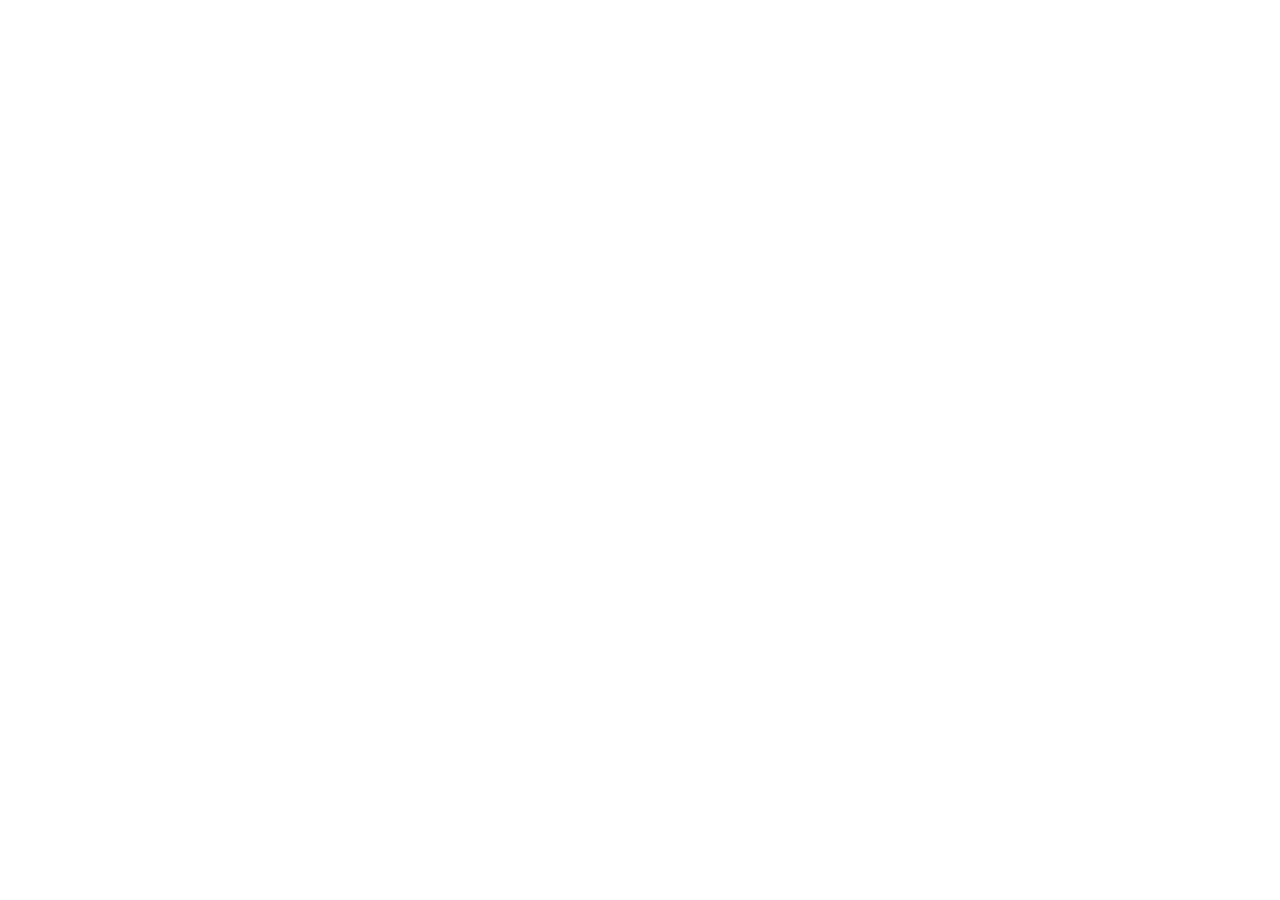
==== about.html @ b9d7a63a "Init : création du dépôt, arborescence des fichiers et structure HTML de base" ====
<!DOCTYPE html>
<html lang="fr">
<head>
    <meta charset="UTF-8">
    <meta name="viewport" content="width=device-width, initial-scale=1.0">
    <title>AfriTalent — About</title>
    
    <!-- Bootstrap 5 via CDN : feuille de style -->
    <link href="https://cdn.jsdelivr.net/npm/bootstrap@5.3.0/dist/css/bootstrap.min.css" rel="stylesheet">
    
    <!-- Ma feuille de style personnelle -->
    <link rel="stylesheet" href="css/style.css">
</head>
<body>
    <!-- Le contenu de la page sera ajoute ici -->
    
    <!-- Bootstrap 5 via CDN : script JavaScript -->
    <script src="https://cdn.jsdelivr.net/npm/bootstrap@5.3.0/dist/js/bootstrap.bundle.min.js"></script>
    
    <!-- Votre script JavaScript -->
    <script src="js/main.js"></script>
    
</body>
</html>
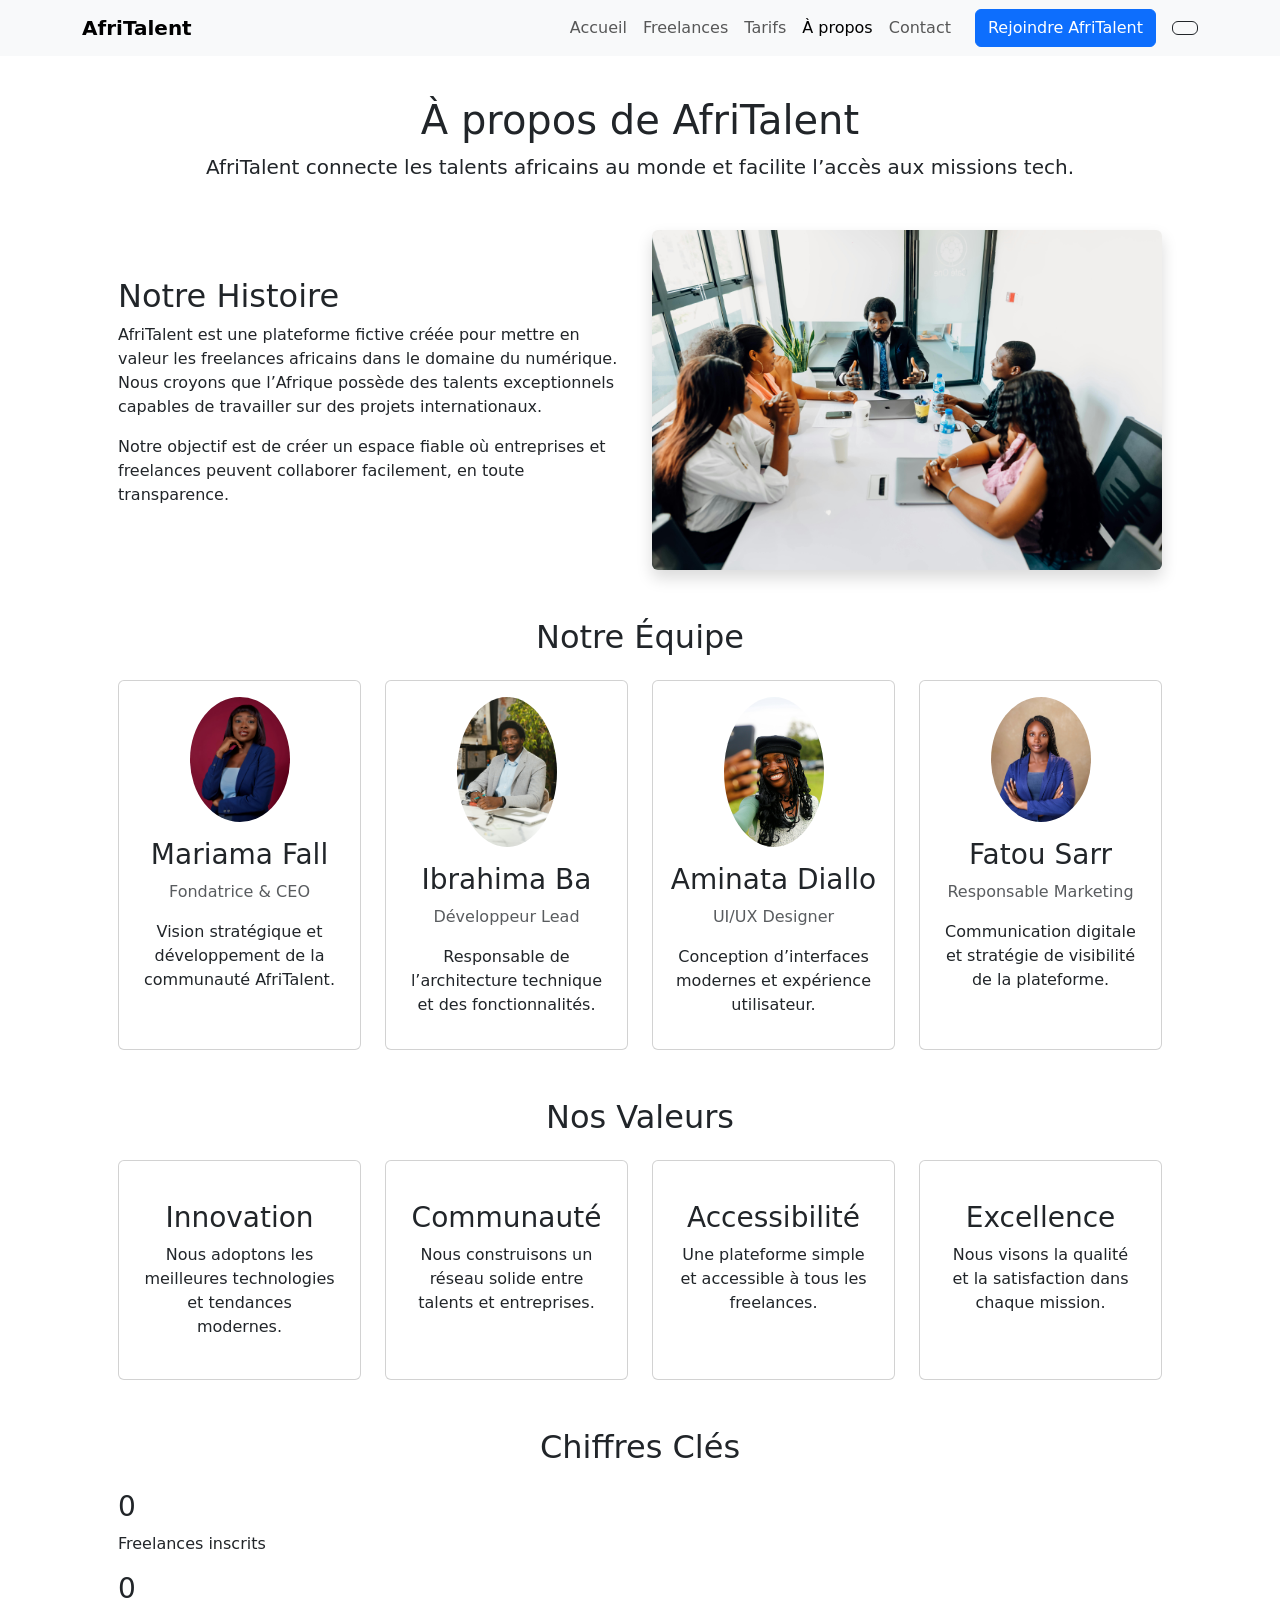
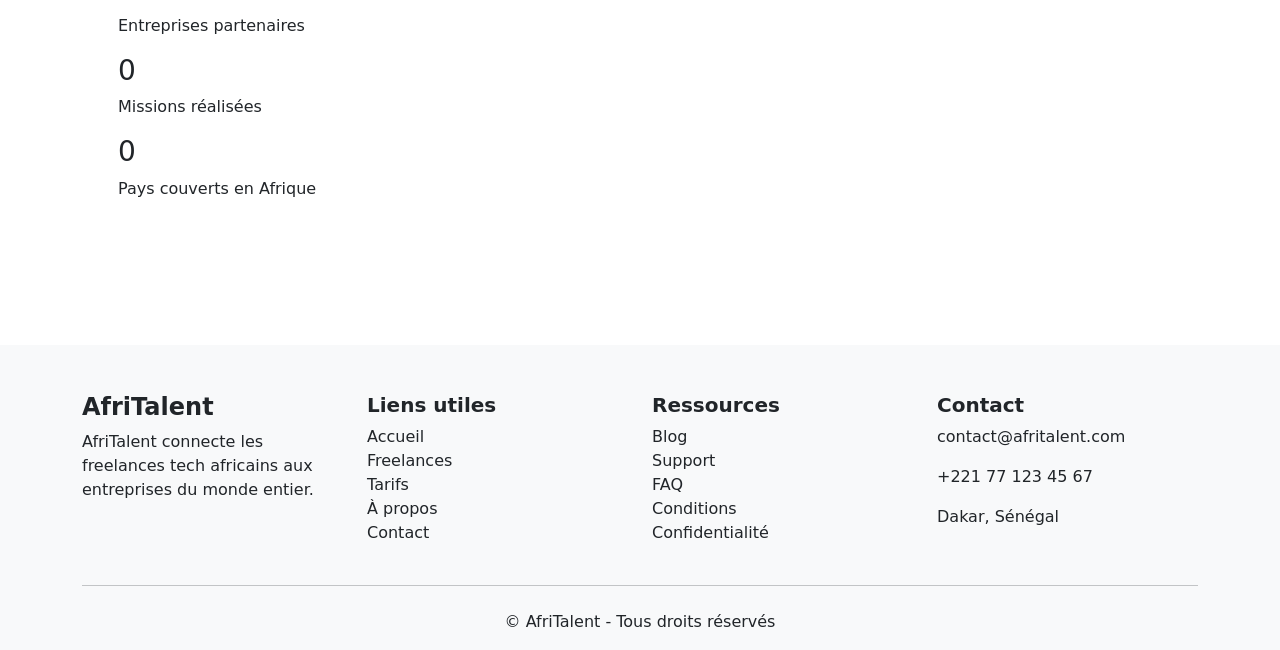
==== commit 7ebd221d: "HTML : structure complète des 5 pages avec sections et contenu texte" ====
--- a/about.html
+++ b/about.html
@@ -19,6 +19,250 @@
     
     <!-- Votre script JavaScript -->
     <script src="js/main.js"></script>
+     <!-- HEADER -->
+  <header>
+    <nav class="navbar navbar-expand-lg navbar-light bg-light fixed-top" id="mainNavbar">
+      <div class="container">
+
+        <a class="navbar-brand fw-bold" href="index.html">AfriTalent</a>
+
+        <button class="navbar-toggler" type="button" data-bs-toggle="collapse" data-bs-target="#navbarNav">
+          <span class="navbar-toggler-icon"></span>
+        </button>
+
+        <div class="collapse navbar-collapse" id="navbarNav">
+          <ul class="navbar-nav ms-auto">
+            <li class="nav-item"><a class="nav-link" href="index.html">Accueil</a></li>
+            <li class="nav-item"><a class="nav-link" href="freelances.html">Freelances</a></li>
+            <li class="nav-item"><a class="nav-link" href="tarifs.html">Tarifs</a></li>
+            <li class="nav-item"><a class="nav-link active" href="about.html">À propos</a></li>
+            <li class="nav-item"><a class="nav-link" href="contact.html">Contact</a></li>
+          </ul>
+
+          <a href="contact.html" class="btn btn-primary ms-lg-3">Rejoindre AfriTalent</a>
+
+          <button class="btn btn-outline-dark ms-3" id="darkModeBtn">
+            <i class="bi bi-moon"></i>
+          </button>
+        </div>
+
+      </div>
+    </nav>
+  </header>
+
+  <!-- MAIN -->
+  <main class="container p-5 mt-5 pt-5">
+
+    <!-- TITRE -->
+    <section class="text-center mb-5">
+      <h1>À propos de AfriTalent</h1>
+      <p class="lead">AfriTalent connecte les talents africains au monde et facilite l’accès aux missions tech.</p>
+    </section>
+
+    <!-- NOTRE HISTOIRE -->
+    <section class="row align-items-center mb-5">
+      <div class="col-md-6">
+        <h2>Notre Histoire</h2>
+        <p>
+          AfriTalent est une plateforme fictive créée pour mettre en valeur les freelances africains dans le domaine
+          du numérique. Nous croyons que l’Afrique possède des talents exceptionnels capables de travailler sur des
+          projets internationaux.
+        </p>
+        <p>
+          Notre objectif est de créer un espace fiable où entreprises et freelances peuvent collaborer facilement,
+          en toute transparence.
+        </p>
+      </div>
+
+      <div class="col-md-6">
+        <img src="images/photo-arriere-plan.jpg" class="img-fluid rounded shadow" alt="Équipe AfriTalent au travail">
+      </div>
+    </section>
+
+    <!-- L'ÉQUIPE -->
+    <section class="mb-5">
+      <h2 class="text-center mb-4">Notre Équipe</h2>
+
+      <div class="row g-4">
+        <div class="col-12 col-md-6 col-lg-3">
+          <div class="card text-center p-3 h-100">
+            <img src="images/freelance8.jpg" class="rounded-circle mx-auto" width="100" alt="Photo de Mariama Fall">
+            <h3 class="mt-3">Mariama Fall</h3>
+            <p class="text-muted">Fondatrice & CEO</p>
+            <p>Vision stratégique et développement de la communauté AfriTalent.</p>
+          </div>
+        </div>
+
+        <div class="col-12 col-md-6 col-lg-3">
+          <div class="card text-center p-3 h-100">
+            <img src="images/freelance5.jpg" class="rounded-circle mx-auto" width="100" alt="Photo de Ibrahima Ba">
+            <h3 class="mt-3">Ibrahima Ba</h3>
+            <p class="text-muted">Développeur Lead</p>
+            <p>Responsable de l’architecture technique et des fonctionnalités.</p>
+          </div>
+        </div>
+
+        <div class="col-12 col-md-6 col-lg-3">
+          <div class="card text-center p-3 h-100">
+            <img src="images/freelance2.jpg" class="rounded-circle mx-auto" width="100" alt="photo de Aminata Diallo">
+            <h3 class="mt-3">Aminata Diallo</h3>
+            <p class="text-muted">UI/UX Designer</p>
+            <p>Conception d’interfaces modernes et expérience utilisateur.</p>
+          </div>
+        </div>
+
+        <div class="col-12 col-md-6 col-lg-3">
+          <div class="card text-center p-3 h-100">
+            <img src="images/freelance7.jpg" class="rounded-circle mx-auto" width="100" alt="Photo de Fatou Sarr">
+            <h3 class="mt-3">Fatou Sarr</h3>
+            <p class="text-muted">Responsable Marketing</p>
+            <p>Communication digitale et stratégie de visibilité de la plateforme.</p>
+          </div>
+        </div>
+      </div>
+    </section>
+
+    <!-- NOS VALEURS -->
+    <section class="mb-5">
+      <h2 class="text-center mb-4">Nos Valeurs</h2>
+
+      <div class="row g-4">
+        <div class="col-md-3">
+          <div class="card p-4 text-center h-100">
+            <i class="bi bi-lightbulb fs-1"></i>
+            <h3 class="mt-3">Innovation</h3>
+            <p>Nous adoptons les meilleures technologies et tendances modernes.</p>
+          </div>
+        </div>
+
+        <div class="col-md-3">
+          <div class="card p-4 text-center h-100">
+            <i class="bi bi-people fs-1"></i>
+            <h3 class="mt-3">Communauté</h3>
+            <p>Nous construisons un réseau solide entre talents et entreprises.</p>
+          </div>
+        </div>
+
+        <div class="col-md-3">
+          <div class="card p-4 text-center h-100">
+            <i class="bi bi-universal-access fs-1"></i>
+            <h3 class="mt-3">Accessibilité</h3>
+            <p>Une plateforme simple et accessible à tous les freelances.</p>
+          </div>
+        </div>
+
+        <div class="col-md-3">
+          <div class="card p-4 text-center h-100">
+            <i class="bi bi-award fs-1"></i>
+            <h3 class="mt-3">Excellence</h3>
+            <p>Nous visons la qualité et la satisfaction dans chaque mission.</p>
+          </div>
+        </div>
+      </div>
+    </section>
+
+    <!-- CHIFFRES CLÉS (BENTO GRID) -->
+    <section class="mb-5">
+      <h2 class="text-center mb-4">Chiffres Clés</h2>
+
+      <div class="bento-grid">
+
+        <div class="bento-card big">
+          <h3 class="counter" data-target="2500">0</h3>
+          <p>Freelances inscrits</p>
+        </div>
+
+        <div class="bento-card">
+          <h3 class="counter" data-target="800">0</h3>
+          <p>Entreprises partenaires</p>
+        </div>
+
+        <div class="bento-card">
+          <h3 class="counter" data-target="12000">0</h3>
+          <p>Missions réalisées</p>
+        </div>
+
+        <div class="bento-card wide">
+          <h3 class="counter" data-target="18">0</h3>
+          <p>Pays couverts en Afrique</p>
+        </div>
+
+      </div>
+    </section>
+  
+  </main>
+  
+ <!-- FOOTER -->
+  <footer class="bg-light pt-5 pb-3 mt-5">
+    <div class="container">
+
+      <div class="row g-4">
+
+        <!-- Colonne 1 -->
+        <div class="col-12 col-md-6 col-lg-3">
+          <h4 class="fw-bold">AfriTalent</h4>
+          <p>
+            AfriTalent connecte les freelances tech africains aux entreprises du monde entier.
+          </p>
+          <div class="d-flex gap-3">
+            <a href="#" class="text-dark fs-4"><i class="bi bi-facebook"></i></a>
+            <a href="#" class="text-dark fs-4"><i class="bi bi-twitter-x"></i></a>
+            <a href="#" class="text-dark fs-4"><i class="bi bi-linkedin"></i></a>
+            <a href="#" class="text-dark fs-4"><i class="bi bi-instagram"></i></a>
+          </div>
+        </div>
+
+        <!-- Colonne 2 -->
+        <div class="col-12 col-md-6 col-lg-3">
+          <h5 class="fw-bold">Liens utiles</h5>
+          <ul class="list-unstyled">
+            <li><a href="index.html" class="text-decoration-none text-dark">Accueil</a></li>
+            <li><a href="freelances.html" class="text-decoration-none text-dark">Freelances</a></li>
+            <li><a href="tarifs.html" class="text-decoration-none text-dark">Tarifs</a></li>
+            <li><a href="about.html" class="text-decoration-none text-dark">À propos</a></li>
+            <li><a href="contact.html" class="text-decoration-none text-dark">Contact</a></li>
+          </ul>
+        </div>
+
+        <!-- Colonne 3 -->
+        <div class="col-12 col-md-6 col-lg-3">
+          <h5 class="fw-bold">Ressources</h5>
+          <ul class="list-unstyled">
+            <li><a href="#" class="text-decoration-none text-dark">Blog</a></li>
+            <li><a href="#" class="text-decoration-none text-dark">Support</a></li>
+            <li><a href="#" class="text-decoration-none text-dark">FAQ</a></li>
+            <li><a href="#" class="text-decoration-none text-dark">Conditions</a></li>
+            <li><a href="#" class="text-decoration-none text-dark">Confidentialité</a></li>
+          </ul>
+        </div>
+
+        <!-- Colonne 4 -->
+        <div class="col-12 col-md-6 col-lg-3">
+          <h5 class="fw-bold">Contact</h5>
+          <p><i class="bi bi-envelope"></i> contact@afritalent.com</p>
+          <p><i class="bi bi-telephone"></i> +221 77 123 45 67</p>
+          <p><i class="bi bi-geo-alt"></i> Dakar, Sénégal</p>
+        </div>
+
+      </div>
+
+      <hr class="my-4">
+
+      <p class="text-center mb-0">
+        &copy; <span id="year"></span> AfriTalent - Tous droits réservés
+      </p>
+
+    </div>
+  </footer>
+
+  <!-- Bootstrap JS -->
+  <script src="https://cdn.jsdelivr.net/npm/bootstrap@5.3.0/dist/js/bootstrap.bundle.min.js"></script>
+
+  <!-- JS principal -->
+  <script src="js/main.js"></script>
+
+</body>
+</html>
     
 </body>
 </html>
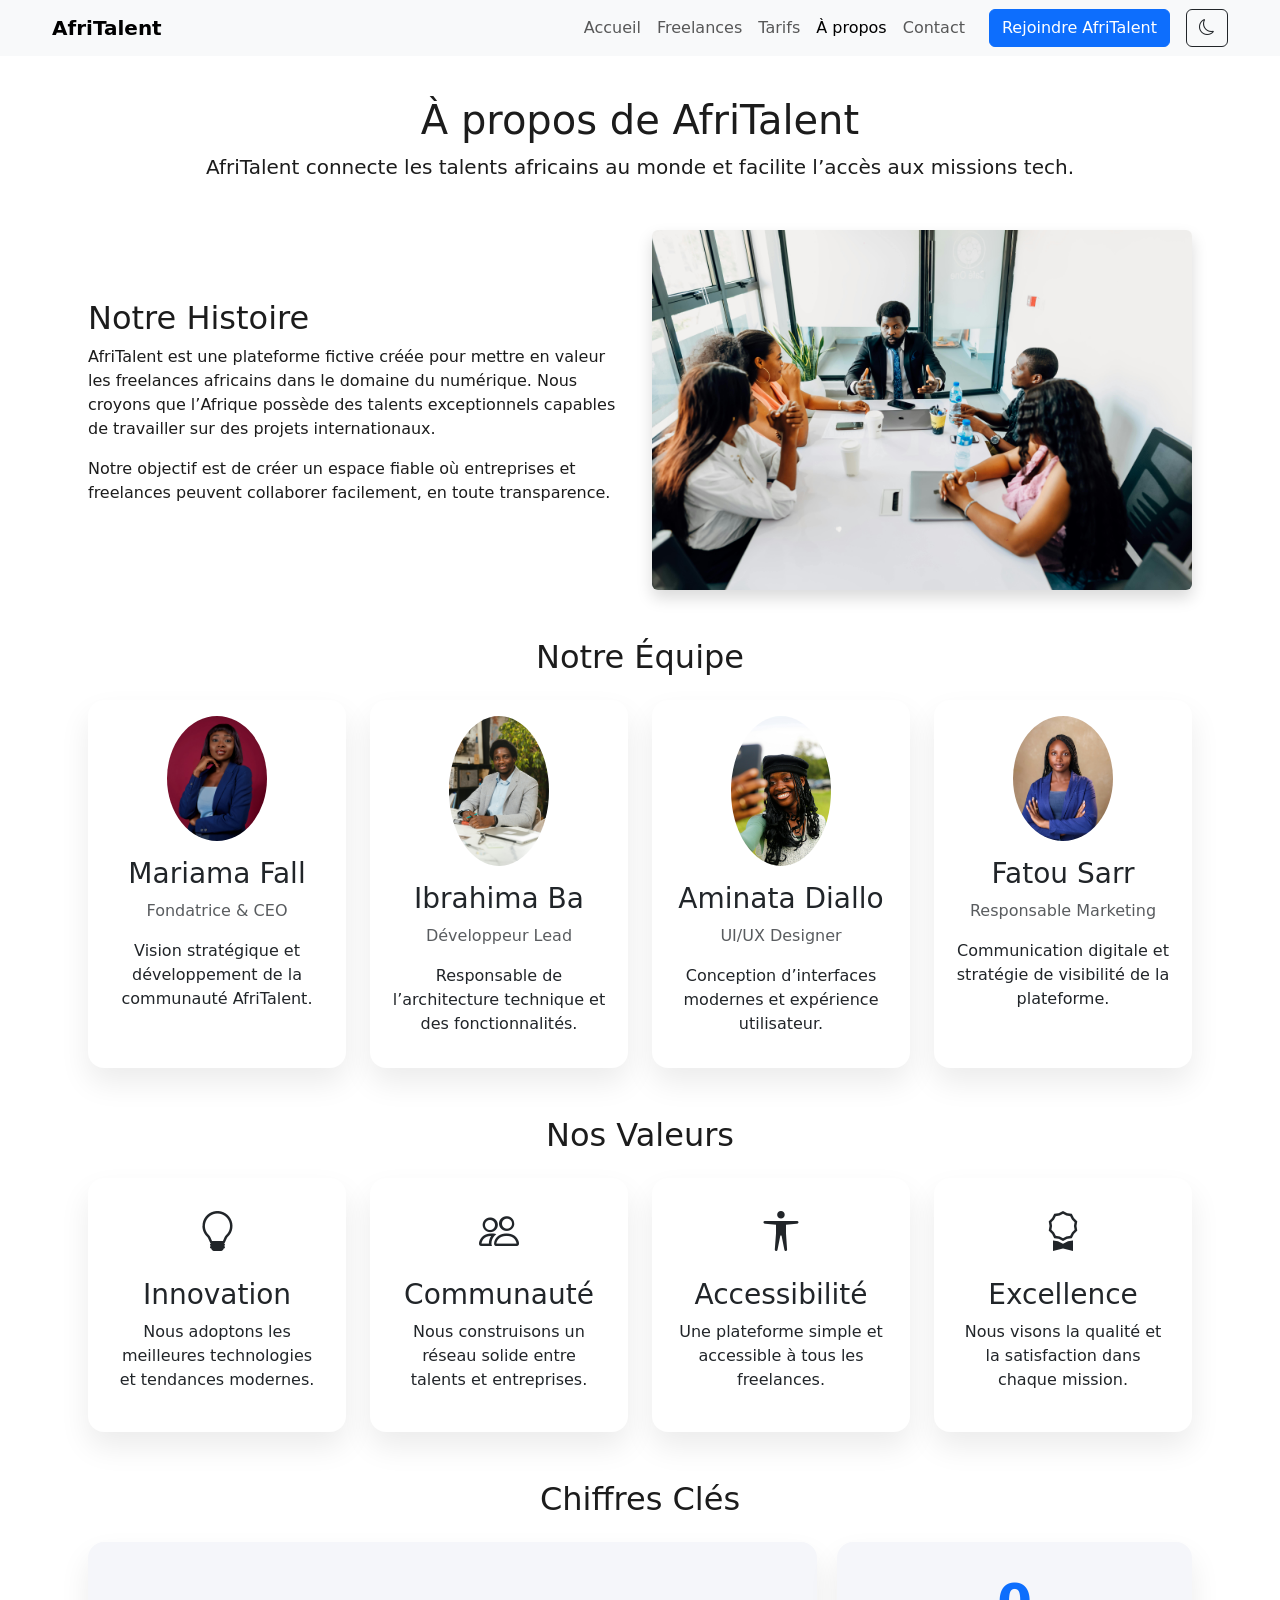
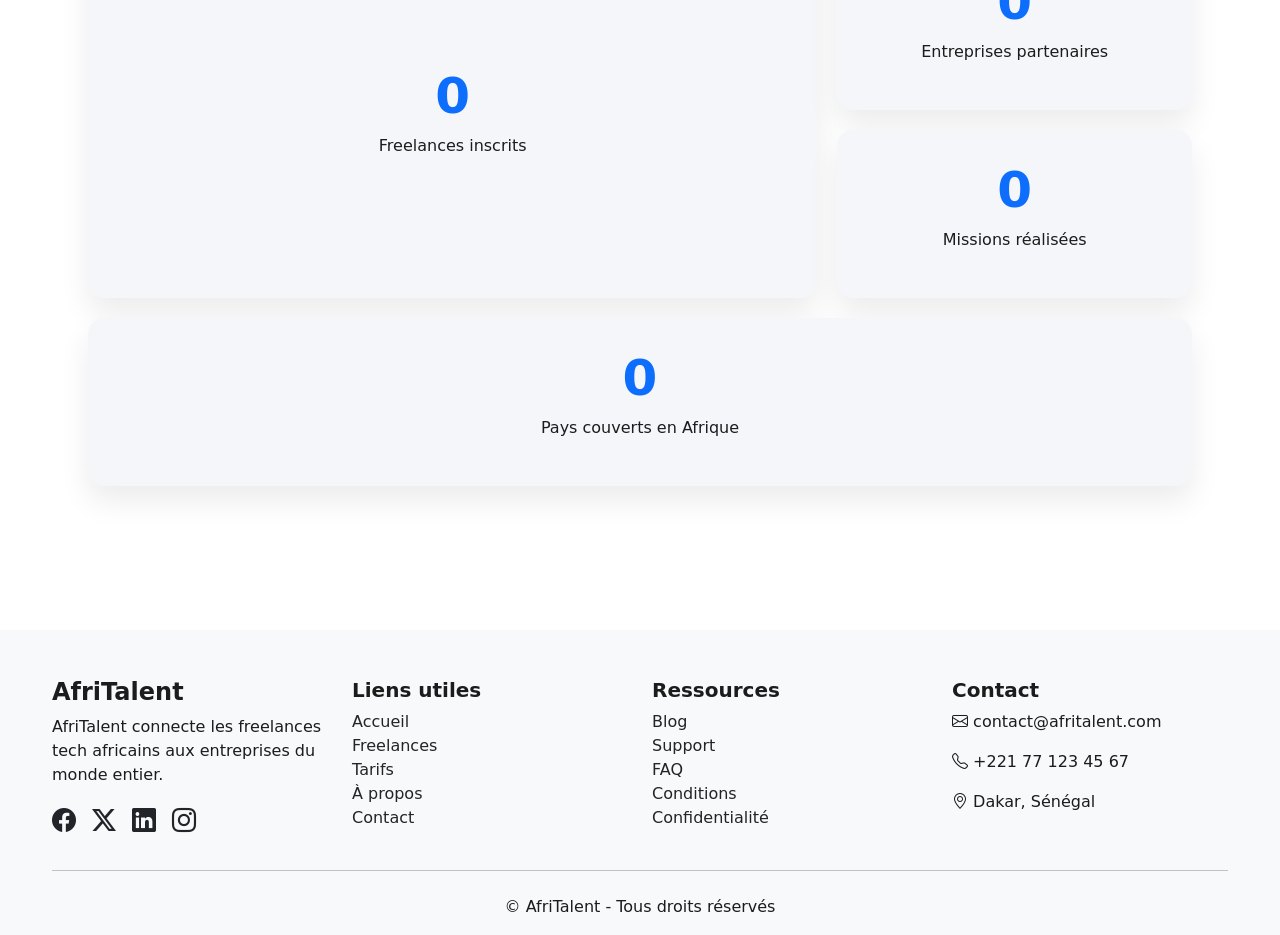
==== commit dcd08ce6: "CSS : responsive design mobile et tablette, media queries" ====
--- a/about.html
+++ b/about.html
@@ -7,18 +7,12 @@
     
     <!-- Bootstrap 5 via CDN : feuille de style -->
     <link href="https://cdn.jsdelivr.net/npm/bootstrap@5.3.0/dist/css/bootstrap.min.css" rel="stylesheet">
+    <link href="https://cdn.jsdelivr.net/npm/bootstrap-icons@1.10.5/font/bootstrap-icons.css" rel="stylesheet">
     
     <!-- Ma feuille de style personnelle -->
     <link rel="stylesheet" href="css/style.css">
 </head>
 <body>
-    <!-- Le contenu de la page sera ajoute ici -->
-    
-    <!-- Bootstrap 5 via CDN : script JavaScript -->
-    <script src="https://cdn.jsdelivr.net/npm/bootstrap@5.3.0/dist/js/bootstrap.bundle.min.js"></script>
-    
-    <!-- Votre script JavaScript -->
-    <script src="js/main.js"></script>
      <!-- HEADER -->
   <header>
     <nav class="navbar navbar-expand-lg navbar-light bg-light fixed-top" id="mainNavbar">
@@ -26,7 +20,7 @@
 
         <a class="navbar-brand fw-bold" href="index.html">AfriTalent</a>
 
-        <button class="navbar-toggler" type="button" data-bs-toggle="collapse" data-bs-target="#navbarNav">
+        <button class="navbar-toggler" type="button" data-bs-toggle="collapse" data-bs-target="#navbarNav" aria-controls="navbarNav" aria-expanded="false" aria-label="Basculer la navigation">
           <span class="navbar-toggler-icon"></span>
         </button>
 
@@ -262,7 +256,4 @@
   <script src="js/main.js"></script>
 
 </body>
-</html>
-    
-</body>
 </html>
--- a/css/style.css
+++ b/css/style.css
@@ -0,0 +1,194 @@
+:root{
+  --primary: #0d6efd;
+  --secondary: #6c757d;
+  --dark: #0b0f1a;
+  --light: #ffffff;
+  --gray: #f5f6fa;
+  --text: #1c1c1c;
+  --font-body: "Inter", system-ui, sans-serif;
+  --radius: 1rem;
+  --shadow: 0 15px 30px rgba(0, 0, 0, 0.08);
+}
+body {
+  font-family: var(--font-body);
+  background-color: var(--bs-body-bg);
+  color: var(--text);
+  transition: background 0.3s ease, color 0.3s ease;
+  background-size: cover;
+  background-position: center;
+  background-repeat: no-repeat;
+}
+
+.hero {
+  background: var(--gray);
+  border-radius: var(--radius);
+}
+
+.card {
+  border: none;
+  border-radius: var(--radius);
+  box-shadow: var(--shadow);
+  transition: transform 0.3s ease, box-shadow 0.3s ease;
+}
+
+.card:hover {
+  transform: translateY(-6px);
+  box-shadow: 0 15px 30px rgba(0, 0, 0, 0.12);
+}
+
+.navbar.scrolled {
+  background-color: var(--light);
+  box-shadow: var(--shadow);
+  transition: 0.3s;
+}
+
+body.dark {
+  background-color: var(--dark);
+  color: var(--light);
+}
+
+body.dark .card {
+  background-color: #111827;
+  color: var(--light);
+}
+
+body.dark .navbar {
+  background-color: #111827;
+}
+
+body.dark .navbar .nav-link,
+body.dark .navbar-brand {
+  color: var(--light);
+}
+
+@media (max-width: 768px) {
+  .hero {
+    text-align: center;
+    padding: 30px;
+  }
+}
+
+.hero .container {
+  position: relative;
+  z-index: 1;
+}
+
+/* ==========================
+   BENTO GRID (CHIFFRES CLÉS)
+========================== */
+.bento-grid {
+  display: grid;
+  grid-template-columns: repeat(3, 1fr);
+  gap: 20px;
+}
+
+.bento-card {
+  background: var(--gray);
+  padding: 30px;
+  border-radius: var(--radius);
+  box-shadow: var(--shadow);
+  text-align: center;
+  transition: 0.3s ease;
+}
+
+.bento-card:hover {
+  transform: translateY(-6px);
+}
+
+/* Carte plus grande */
+.bento-card.big {
+  grid-column: span 2;
+  grid-row: span 2;
+  display: flex;
+  flex-direction: column;
+  justify-content: center;
+}
+
+/* Carte large */
+.bento-card.wide {
+  grid-column: span 3;
+}
+
+/* Counter style */
+.bento-card h3 {
+  font-size: 50px;
+  font-weight: bold;
+  color: var(--primary);
+}
+
+/* Responsive */
+@media (max-width: 992px) {
+  .bento-grid {
+    grid-template-columns: repeat(2, 1fr);
+  }
+
+  .bento-card.wide {
+    grid-column: span 2;
+  }
+
+  .bento-card.big {
+    grid-column: span 2;
+  }
+}
+
+#img {
+  background-image: linear-gradient(to bottom, rgba(0, 0, 0, 0.5), rgba(0, 0, 0, 0.5)), url(../images/photo-arriere-plan.jpg);
+  gap: 100px;
+  padding: 100px;
+  align-items: center;
+  color: var(--light);
+}
+/* =========================
+   RESPONSIVE MOBILE
+========================= */
+@media (max-width: 576px) {
+
+  .hero h1 {
+    font-size: 2rem;
+  }
+
+  .hero p {
+    font-size: 1rem;
+  }
+
+  .hero {
+    padding: 60px 20px;
+    text-align: center;
+  }
+
+  .navbar-brand {
+    font-size: 1.3rem;
+  }
+
+  footer {
+    text-align: center;
+  }
+}
+
+/* =========================
+   RESPONSIVE TABLETTE
+========================= */
+@media (min-width: 577px) and (max-width: 991px) {
+
+  .hero h1 {
+    font-size: 2.5rem;
+  }
+
+  .hero {
+    padding: 80px 30px;
+  }
+}
+
+/* =========================
+   GRAND ECRAN
+========================= */
+@media (min-width: 1200px) {
+
+  .hero h1 {
+    font-size: 4rem;
+  }
+
+  .container {
+    max-width: 1200px;
+  }
+}
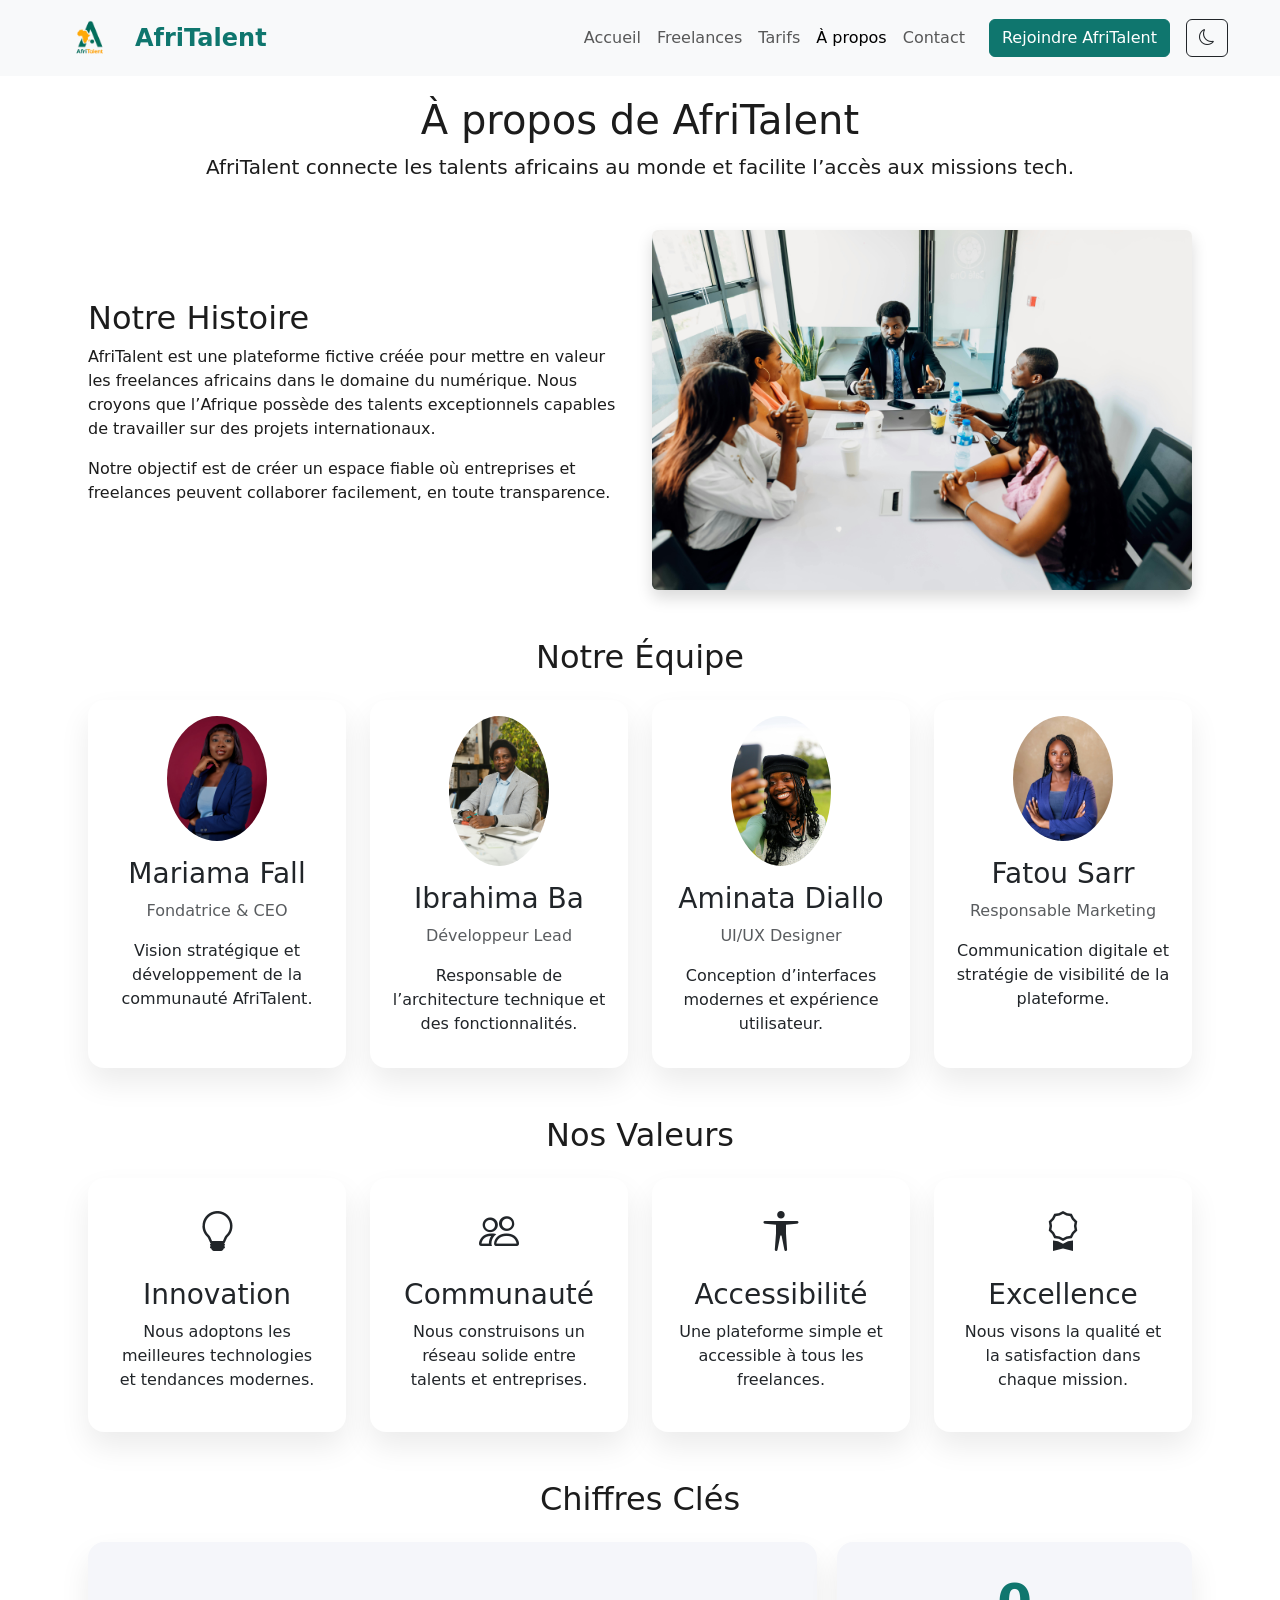
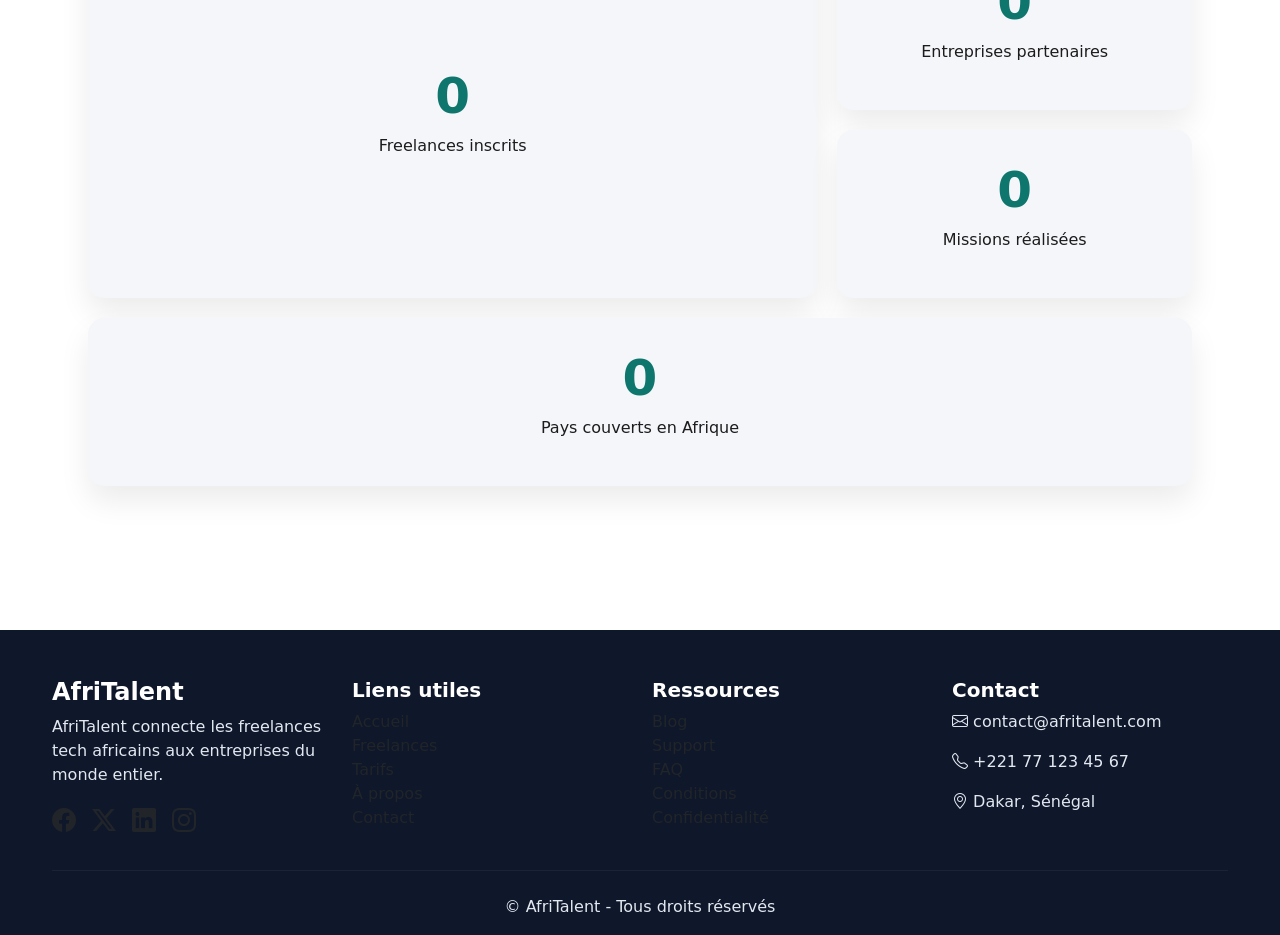
==== commit 093ba7f6: "JS : dark mode avec localStorage, navbar dynamique au scroll" ====
--- a/about.html
+++ b/about.html
@@ -18,7 +18,13 @@
     <nav class="navbar navbar-expand-lg navbar-light bg-light fixed-top" id="mainNavbar">
       <div class="container">
 
-        <a class="navbar-brand fw-bold" href="index.html">AfriTalent</a>
+        <a class="navbar-brand d-flex align-items-center" href="index.html">
+    <img src="images/logo-afritalent.png"
+         alt="Logo AfriTalent"
+         class="logo-navbar">
+
+    <span class="ms-2 fw-bold">AfriTalent</span>
+</a>
 
         <button class="navbar-toggler" type="button" data-bs-toggle="collapse" data-bs-target="#navbarNav" aria-controls="navbarNav" aria-expanded="false" aria-label="Basculer la navigation">
           <span class="navbar-toggler-icon"></span>
@@ -187,7 +193,7 @@
   </main>
   
  <!-- FOOTER -->
-  <footer class="bg-light pt-5 pb-3 mt-5">
+ <footer class="footer-custom pt-5 pb-3 mt-5">
     <div class="container">
 
       <div class="row g-4">
@@ -252,6 +258,10 @@
   <!-- Bootstrap JS -->
   <script src="https://cdn.jsdelivr.net/npm/bootstrap@5.3.0/dist/js/bootstrap.bundle.min.js"></script>
 
+  <button id="backToTop" class="btn btn-primary">
+  ↑
+</button>
+
   <!-- JS principal -->
   <script src="js/main.js"></script>
 
--- a/css/style.css
+++ b/css/style.css
@@ -1,13 +1,76 @@
 :root{
-  --primary: #0d6efd;
-  --secondary: #6c757d;
-  --dark: #0b0f1a;
-  --light: #ffffff;
-  --gray: #f5f6fa;
+ --primary: #0F766E;
+ --secondary: #F59E0B;
+ --accent: #2563EB;
+ --light-bg: #F8FAFC;
+ --dark-text: #1E293B;
+ --gray: #f5f6fa;
   --text: #1c1c1c;
   --font-body: "Inter", system-ui, sans-serif;
   --radius: 1rem;
   --shadow: 0 15px 30px rgba(0, 0, 0, 0.08);
+
+}
+.hero {
+    background: linear-gradient(
+        135deg,
+        #0F766E,
+        #2563EB
+    );
+    color: white;
+}
+.about-section {
+    background: #F8FAFC;
+}
+.about-section .card {
+    border-left: 5px solid #0F766E;
+}
+.freelance-page {
+    background-color: #F8FAFC;
+}
+.card {
+    border: none;
+    border-radius: 15px;
+}
+.card:hover {
+    transform: translateY(-5px);
+    box-shadow: 0 15px 30px rgba(0,0,0,0.15);
+}
+.border-primary {
+    border: 3px solid #F59E0B !important;
+}
+.btn-primary {
+    background-color: #0F766E;
+    border-color: #0F766E;
+}
+.contact-section {
+    background:
+    linear-gradient(
+    rgba(15,118,110,0.85),
+    rgba(37,99,235,0.85)),
+    url("../images/bg.jpg");
+}
+.form-control {
+    border-radius: 10px;
+}
+footer {
+    background: #0F172A;
+    color: white;
+}
+footer a {
+    color: #CBD5E1;
+}
+
+footer a:hover {
+    color: #F59E0B;
+}
+.dark-mode footer {
+    background: #020617;
+    color: white;
+}
+
+.dark-mode footer a {
+    color: #e2e8f0 !important;
 }
 body {
   font-family: var(--font-body);
@@ -131,12 +194,35 @@
   }
 }
 
-#img {
-  background-image: linear-gradient(to bottom, rgba(0, 0, 0, 0.5), rgba(0, 0, 0, 0.5)), url(../images/photo-arriere-plan.jpg);
-  gap: 100px;
-  padding: 100px;
-  align-items: center;
-  color: var(--light);
+.hero {
+    background-image: url("../images/photo-arriere-plan.jpg");
+    background-size: cover;
+    background-position: center;
+    min-height: 80vh;
+
+    position: relative;
+}
+
+.hero-overlay {
+    background: rgba(0, 0, 0, 0.45);
+
+    min-height: 80vh;
+
+    display: flex;
+    align-items: center;
+    justify-content: center;
+
+    color: white;
+}
+
+.hero h1 {
+    font-size: 4rem;
+    font-weight: bold;
+}
+
+.hero p {
+    font-size: 1.3rem;
+    margin: 20px 0;
 }
 /* =========================
    RESPONSIVE MOBILE
@@ -164,6 +250,34 @@
     text-align: center;
   }
 }
+footer {
+    background: #0f172a;
+    color: #f8fafc;
+    padding: 60px 30px;
+}
+
+footer h4,
+footer h5 {
+    color: white;
+    font-weight: bold;
+}
+
+footer p {
+    color: #e2e8f0;
+}
+
+footer a {
+    color: #e2e8f0 !important;
+    text-decoration: none;
+}
+
+footer a:hover {
+    color: #f59e0b !important;
+}
+
+footer hr {
+    border-color: rgba(255,255,255,0.2);
+}
 
 /* =========================
    RESPONSIVE TABLETTE
@@ -192,3 +306,73 @@
     max-width: 1200px;
   }
 }
+/* DARK MODE */
+.dark-mode {
+  background-color: #121212;
+  color: white;
+}
+
+.dark-mode .card {
+  background-color: #1e1e1e;
+  color: white;
+}
+
+.dark-mode .navbar {
+  background-color: #1e1e1e !important;
+}
+
+.dark-mode footer {
+  background-color: #1e1e1e !important;
+  color: white;
+}
+
+
+/* BOUTON RETOUR HAUT */
+
+#backToTop {
+  position: fixed;
+  bottom: 20px;
+  right: 20px;
+
+  display: none;
+
+  z-index: 999;
+
+  border-radius: 50%;
+  width: 50px;
+  height: 50px;
+}
+/* NAVBAR SCROLL */
+
+.navbar-scrolled {
+  background-color: white !important;
+  box-shadow: 0 4px 15px rgba(0,0,0,0.1);
+  padding-top: 5px;
+  padding-bottom: 5px;
+  transition: all 0.3s ease;
+}
+.logo-navbar{
+    height:50px;
+    width:auto;
+}
+
+.navbar-brand{
+    font-size:1.5rem;
+    color:#0F766E !important;
+}
+/* Navbar normale */
+#mainNavbar {
+    transition: all 0.3s ease;
+}
+
+/* Navbar après scroll */
+.navbar-scrolled {
+    background-color: white !important;
+    box-shadow: 0 4px 15px rgba(0, 0, 0, 0.15);
+    padding-top: 5px;
+    padding-bottom: 5px;
+}
+.navbar-scrolled {
+    background-color: #ffffff !important;
+    box-shadow: 0 4px 15px rgba(15, 118, 110, 0.2);
+}
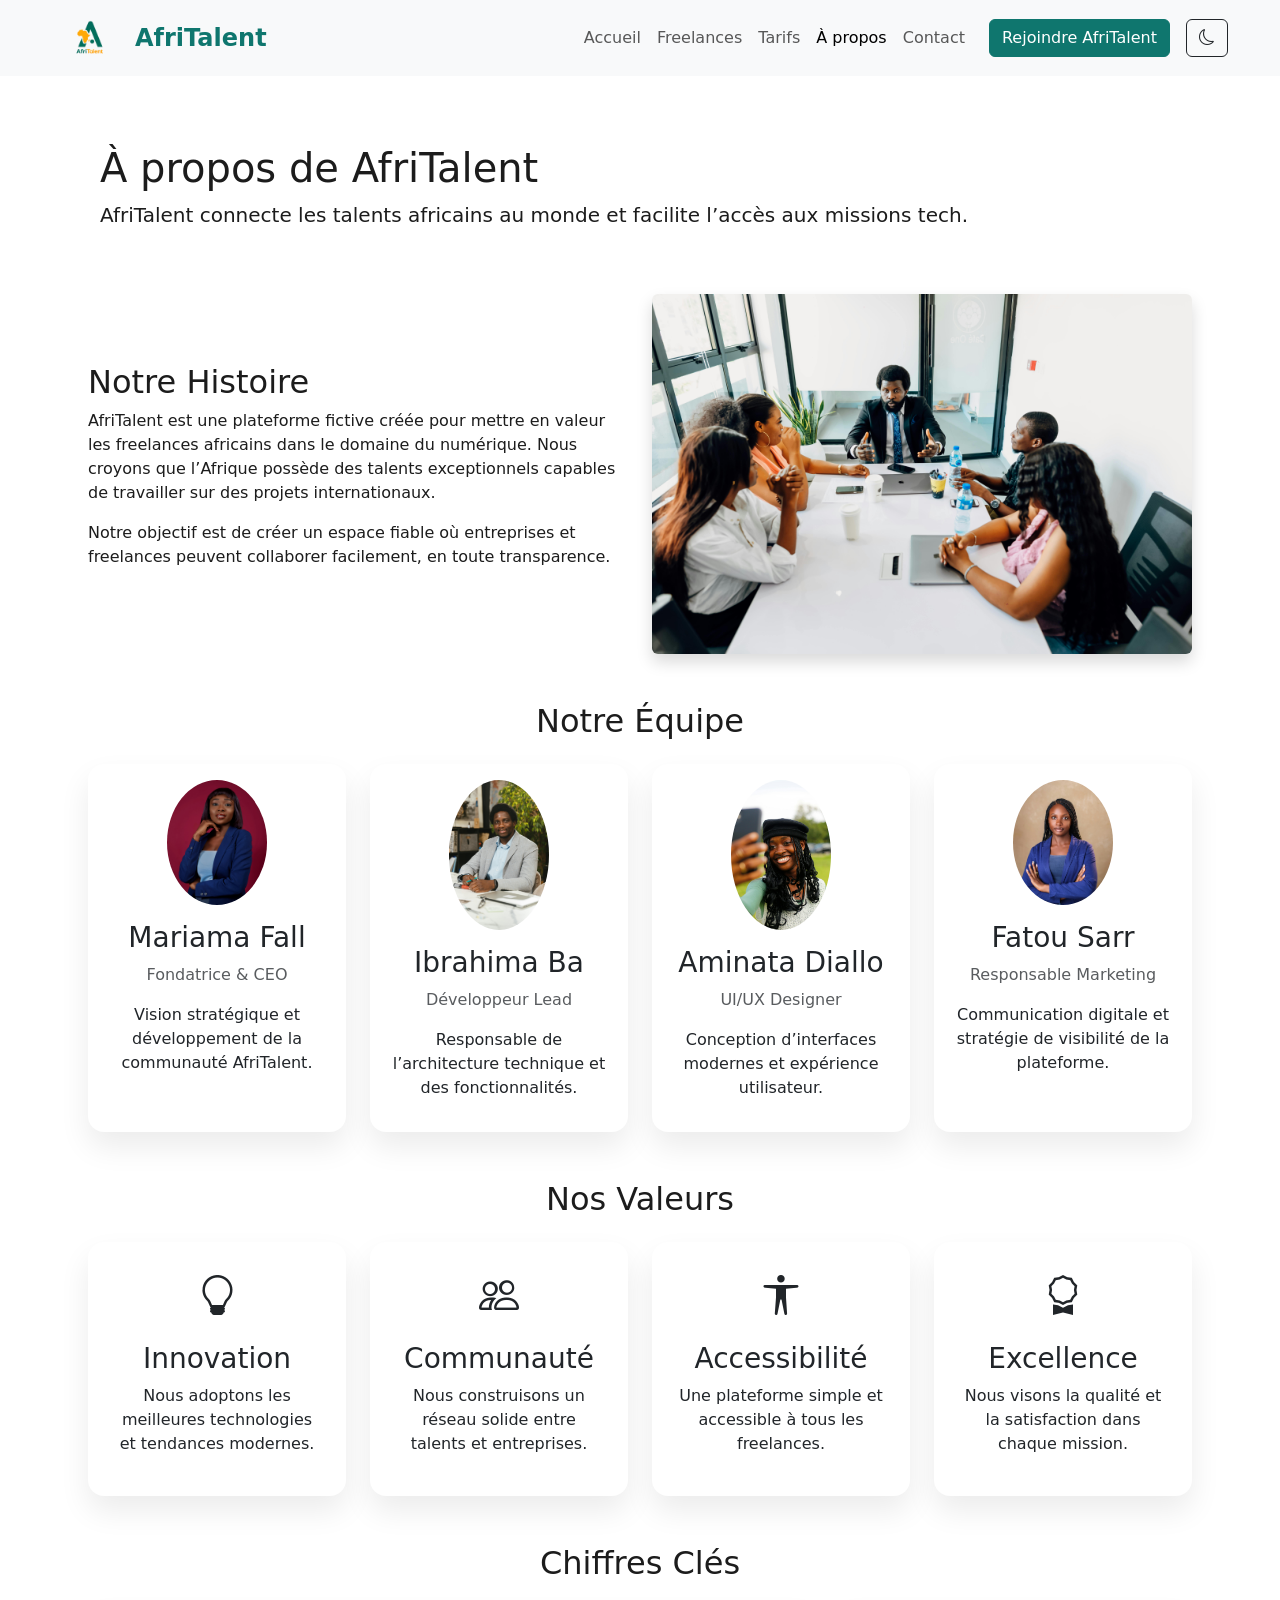
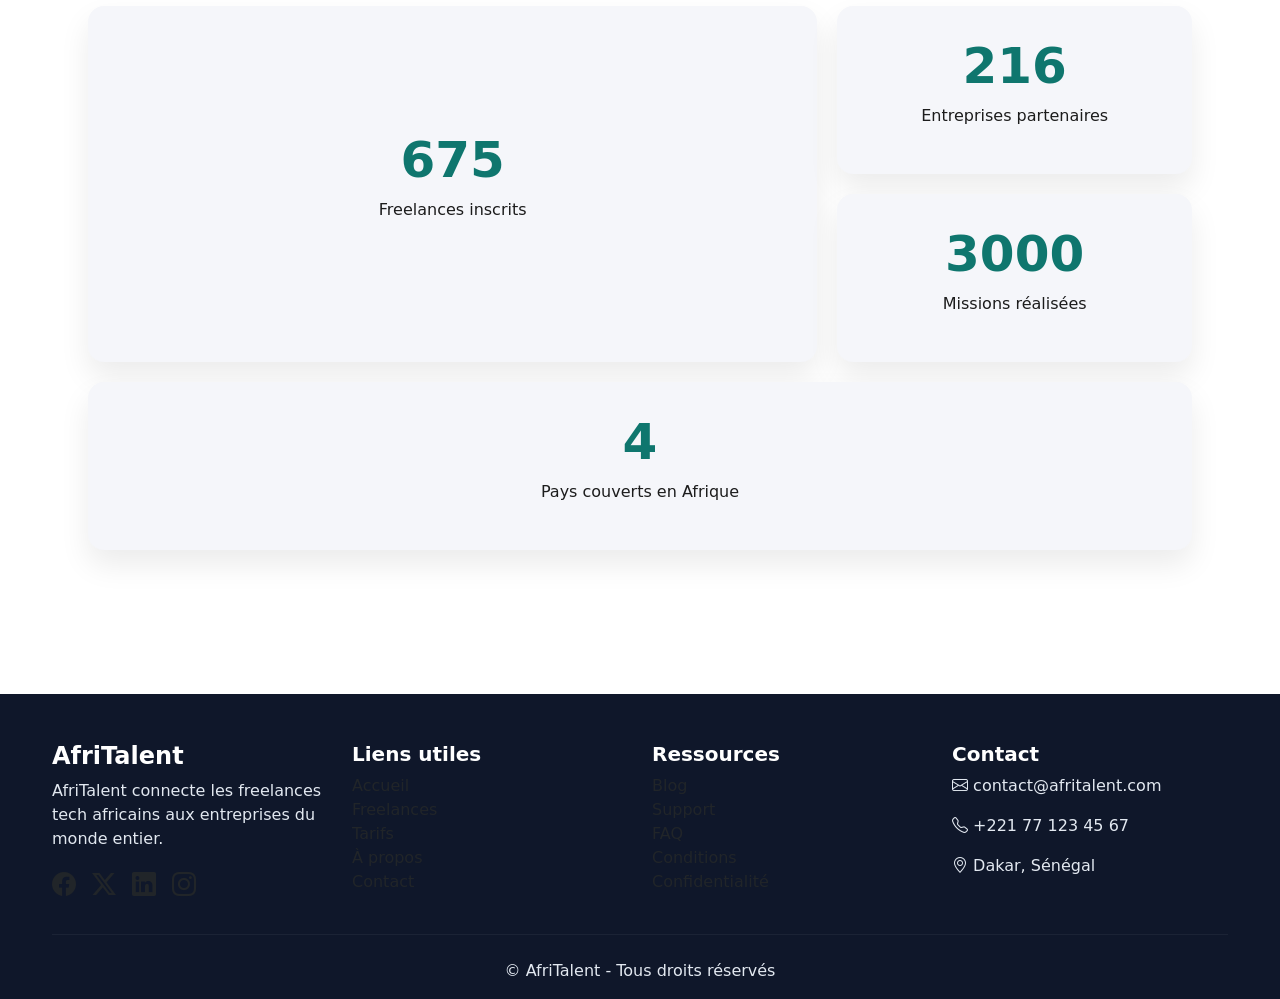
==== commit d4d20795: "JS : compteurs animés au scroll et animations fade-in des sections" ====
--- a/about.html
+++ b/about.html
@@ -54,13 +54,14 @@
   <main class="container p-5 mt-5 pt-5">
 
     <!-- TITRE -->
-    <section class="text-center mb-5">
+</section>
+<section class="container py-5 fade-in">
       <h1>À propos de AfriTalent</h1>
       <p class="lead">AfriTalent connecte les talents africains au monde et facilite l’accès aux missions tech.</p>
     </section>
 
     <!-- NOTRE HISTOIRE -->
-    <section class="row align-items-center mb-5">
+    <section class="row align-items-center mb-5 fade-in">
       <div class="col-md-6">
         <h2>Notre Histoire</h2>
         <p>
@@ -80,7 +81,7 @@
     </section>
 
     <!-- L'ÉQUIPE -->
-    <section class="mb-5">
+    <section class="mb-5 fade-in">
       <h2 class="text-center mb-4">Notre Équipe</h2>
 
       <div class="row g-4">
@@ -123,7 +124,7 @@
     </section>
 
     <!-- NOS VALEURS -->
-    <section class="mb-5">
+    <section class="mb-5 fade-in">
       <h2 class="text-center mb-4">Nos Valeurs</h2>
 
       <div class="row g-4">
--- a/css/style.css
+++ b/css/style.css
@@ -198,21 +198,60 @@
     background-image: url("../images/photo-arriere-plan.jpg");
     background-size: cover;
     background-position: center;
-    min-height: 80vh;
-
+    background-repeat: no-repeat;
+
+    min-height: 85vh;
     position: relative;
 }
 
 .hero-overlay {
-    background: rgba(0, 0, 0, 0.45);
-
-    min-height: 80vh;
+    background: rgba(0, 0, 0, 0.55);
+
+    min-height: 85vh;
 
     display: flex;
     align-items: center;
     justify-content: center;
 
+    text-align: center;
     color: white;
+}
+
+.hero h1 {
+    font-size: 4rem;
+    font-weight: 700;
+    margin-bottom: 20px;
+}
+
+.hero p {
+    font-size: 1.3rem;
+    margin-bottom: 30px;
+}
+@media (max-width: 768px) {
+
+    .hero h1 {
+        font-size: 2.2rem;
+    }
+
+    .hero p {
+        font-size: 1rem;
+    }
+
+}
+.stats-section {
+    background: linear-gradient(135deg, #f8fafc, #eef7f6);
+    padding: 80px 0;
+}
+
+.counter {
+    font-size: 3rem;
+    font-weight: 700;
+    color: #0f766e;
+}
+
+.stats-section p {
+    font-size: 1.1rem;
+    color: #555;
 }
 
 .hero h1 {
@@ -376,3 +415,43 @@
     background-color: #ffffff !important;
     box-shadow: 0 4px 15px rgba(15, 118, 110, 0.2);
 }
+.stats-section {
+    padding: 80px 0;
+}
+
+.stats-section .counter {
+    font-size: 3rem;
+    font-weight: bold;
+    color: #0f766e;
+}
+
+.stats-section p {
+    font-size: 1.1rem;
+    margin-top: 10px;
+}
+/* Animation de départ */
+
+.fade-in {
+    opacity: 0;
+    transform: translateY(40px);
+    transition: all 0.8s ease;
+}
+
+/* Animation visible */
+
+.fade-in.show {
+    opacity: 1;
+    transform: translateY(0);
+}
+/* Animation de départ */
+.fade-in {
+    opacity: 0;
+    transform: translateY(40px);
+    transition: all 0.8s ease;
+}
+
+/* Quand l'élément devient visible */
+.fade-in.show {
+    opacity: 1;
+    transform: translateY(0);
+}
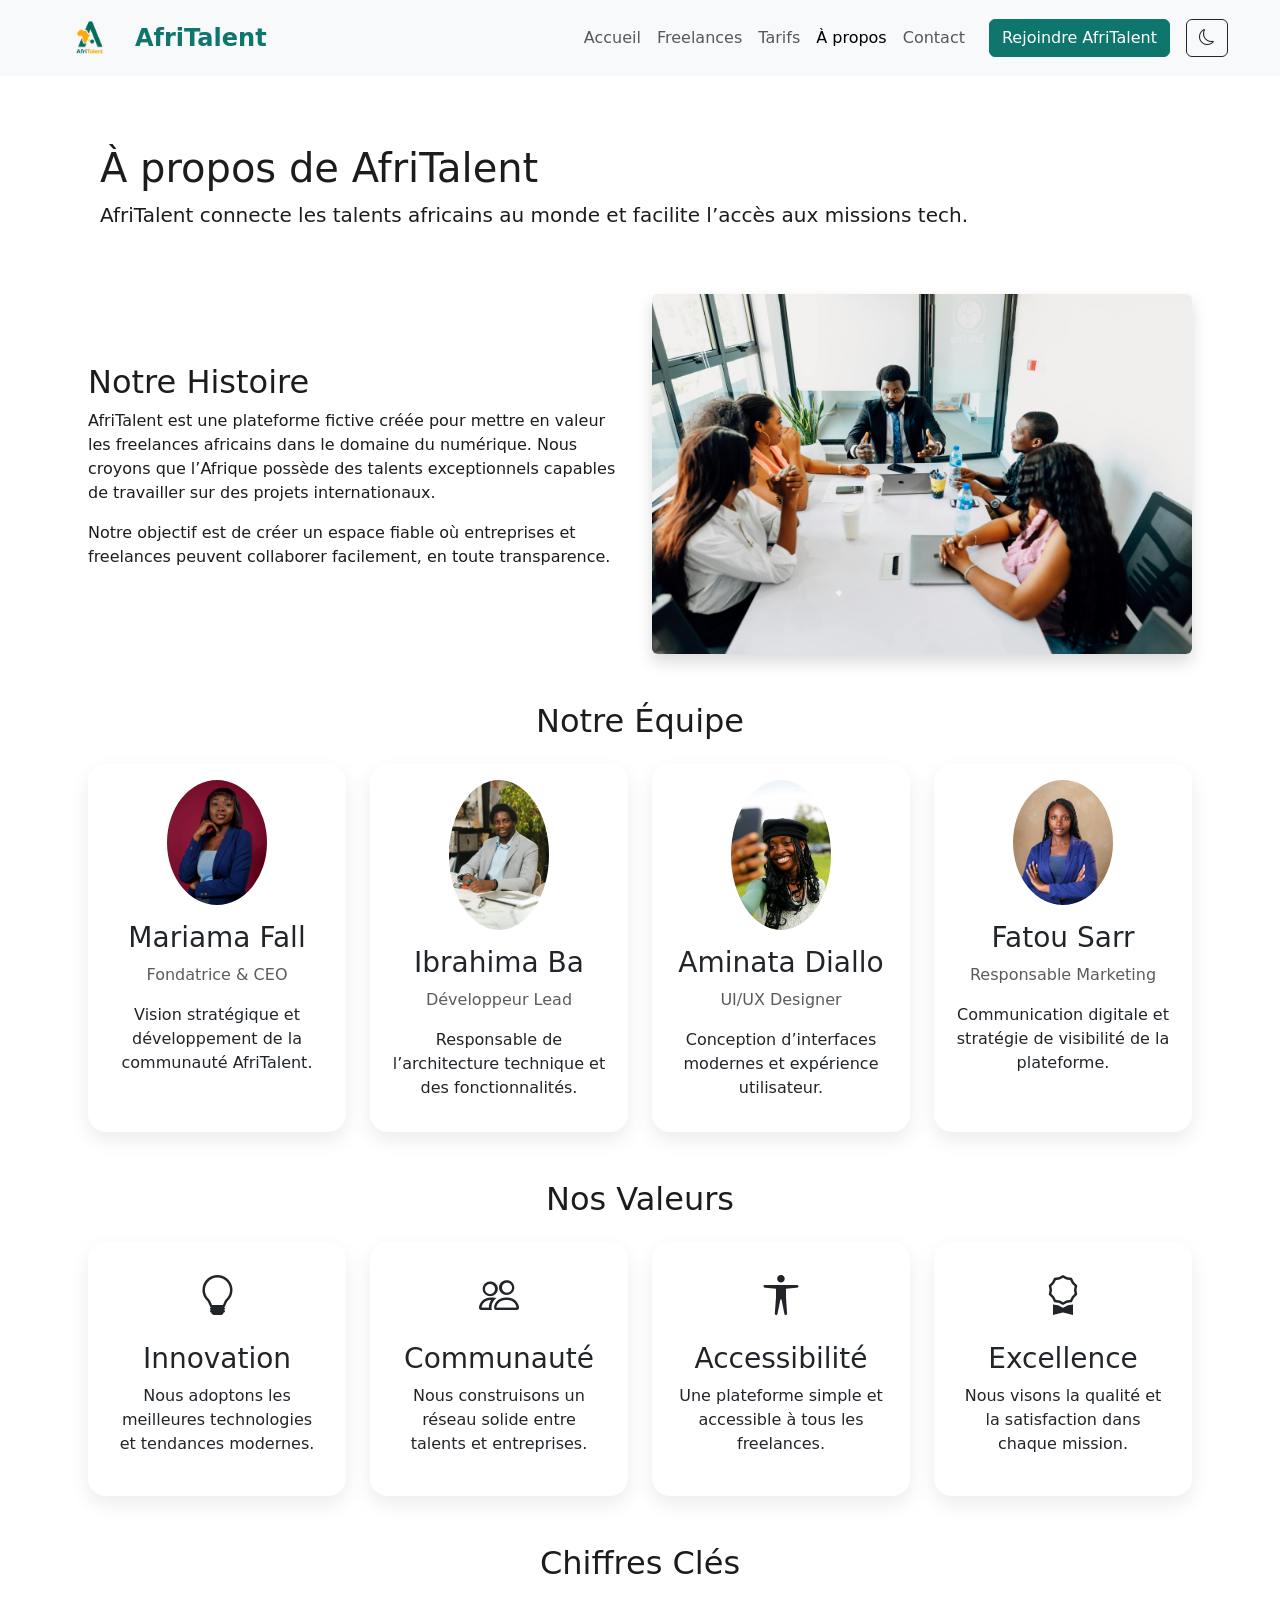
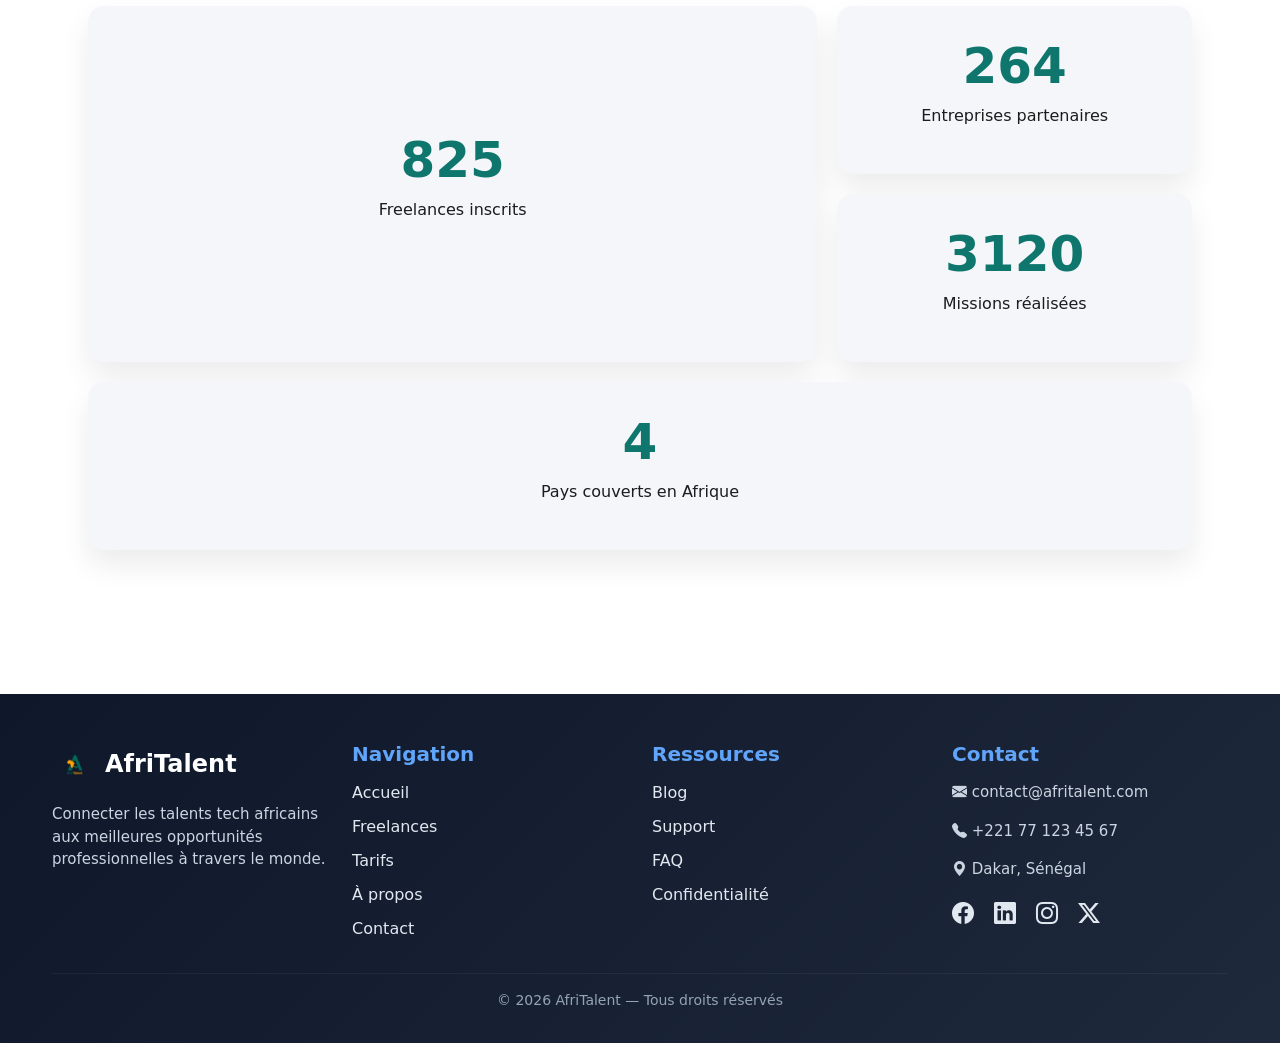
==== commit 6b0c9f4a: "Finalisation : corrections responsive, optimisation du code et commentaires" ====
--- a/about.html
+++ b/about.html
@@ -1,270 +1,349 @@
-<!DOCTYPE html>
+<!doctype html>
 <html lang="fr">
-<head>
-    <meta charset="UTF-8">
-    <meta name="viewport" content="width=device-width, initial-scale=1.0">
+  <head>
+    <meta charset="UTF-8" />
+    <meta name="viewport" content="width=device-width, initial-scale=1.0" />
     <title>AfriTalent — About</title>
-    
+
     <!-- Bootstrap 5 via CDN : feuille de style -->
-    <link href="https://cdn.jsdelivr.net/npm/bootstrap@5.3.0/dist/css/bootstrap.min.css" rel="stylesheet">
-    <link href="https://cdn.jsdelivr.net/npm/bootstrap-icons@1.10.5/font/bootstrap-icons.css" rel="stylesheet">
-    
+    <link
+      href="https://cdn.jsdelivr.net/npm/bootstrap@5.3.0/dist/css/bootstrap.min.css"
+      rel="stylesheet"
+    />
+    <link
+      href="https://cdn.jsdelivr.net/npm/bootstrap-icons@1.10.5/font/bootstrap-icons.css"
+      rel="stylesheet"
+    />
+
     <!-- Ma feuille de style personnelle -->
-    <link rel="stylesheet" href="css/style.css">
-</head>
-<body>
-     <!-- HEADER -->
-  <header>
-    <nav class="navbar navbar-expand-lg navbar-light bg-light fixed-top" id="mainNavbar">
+    <link rel="stylesheet" href="css/style.css" />
+  </head>
+  <body>
+    <!-- HEADER -->
+    <header>
+      <nav
+        class="navbar navbar-expand-lg navbar-light bg-light fixed-top"
+        id="mainNavbar"
+      >
+        <div class="container">
+          <a class="navbar-brand d-flex align-items-center" href="index.html">
+            <img
+              src="images/logo-afritalent.png"
+              alt="Logo AfriTalent"
+              class="logo-navbar"
+            />
+
+            <span class="ms-2 fw-bold">AfriTalent</span>
+          </a>
+
+          <button
+            class="navbar-toggler"
+            type="button"
+            data-bs-toggle="collapse"
+            data-bs-target="#navbarNav"
+            aria-controls="navbarNav"
+            aria-expanded="false"
+            aria-label="Basculer la navigation"
+          >
+            <span class="navbar-toggler-icon"></span>
+          </button>
+
+          <div class="collapse navbar-collapse" id="navbarNav">
+            <ul class="navbar-nav ms-auto">
+              <li class="nav-item">
+                <a class="nav-link" href="index.html">Accueil</a>
+              </li>
+              <li class="nav-item">
+                <a class="nav-link" href="freelances.html">Freelances</a>
+              </li>
+              <li class="nav-item">
+                <a class="nav-link" href="tarifs.html">Tarifs</a>
+              </li>
+              <li class="nav-item">
+                <a class="nav-link active" href="about.html">À propos</a>
+              </li>
+              <li class="nav-item">
+                <a class="nav-link" href="contact.html">Contact</a>
+              </li>
+            </ul>
+
+            <a href="contact.html" class="btn btn-primary ms-lg-3"
+              >Rejoindre AfriTalent</a
+            >
+
+            <button class="btn btn-outline-dark ms-3" id="darkModeBtn">
+              <i class="bi bi-moon"></i>
+            </button>
+          </div>
+        </div>
+      </nav>
+    </header>
+
+    <!-- MAIN -->
+    <main class="container p-5 mt-5 pt-5">
+      <!-- TITRE -->
+
+      <section class="container py-5 fade-in">
+        <h1>À propos de AfriTalent</h1>
+        <p class="lead">
+          AfriTalent connecte les talents africains au monde et facilite l’accès
+          aux missions tech.
+        </p>
+      </section>
+
+      <!-- NOTRE HISTOIRE -->
+      <section class="row align-items-center mb-5 fade-in">
+        <div class="col-md-6">
+          <h2>Notre Histoire</h2>
+          <p>
+            AfriTalent est une plateforme fictive créée pour mettre en valeur
+            les freelances africains dans le domaine du numérique. Nous croyons
+            que l’Afrique possède des talents exceptionnels capables de
+            travailler sur des projets internationaux.
+          </p>
+          <p>
+            Notre objectif est de créer un espace fiable où entreprises et
+            freelances peuvent collaborer facilement, en toute transparence.
+          </p>
+        </div>
+
+        <div class="col-md-6">
+          <img
+            src="images/photo-arriere-plan.jpg"
+            class="img-fluid rounded shadow"
+            alt="Équipe AfriTalent au travail"
+          />
+        </div>
+      </section>
+
+      <!-- L'ÉQUIPE -->
+      <section class="mb-5 fade-in">
+        <h2 class="text-center mb-4">Notre Équipe</h2>
+
+        <div class="row g-4">
+          <div class="col-12 col-md-6 col-lg-3">
+            <div class="card text-center p-3 h-100">
+              <img
+                src="images/freelance8.jpg"
+                class="rounded-circle mx-auto"
+                width="100"
+                alt="Photo de Mariama Fall"
+              />
+              <h3 class="mt-3">Mariama Fall</h3>
+              <p class="text-muted">Fondatrice & CEO</p>
+              <p>
+                Vision stratégique et développement de la communauté AfriTalent.
+              </p>
+            </div>
+          </div>
+
+          <div class="col-12 col-md-6 col-lg-3">
+            <div class="card text-center p-3 h-100">
+              <img
+                src="images/freelance5.jpg"
+                class="rounded-circle mx-auto"
+                width="100"
+                alt="Photo de Ibrahima Ba"
+              />
+              <h3 class="mt-3">Ibrahima Ba</h3>
+              <p class="text-muted">Développeur Lead</p>
+              <p>
+                Responsable de l’architecture technique et des fonctionnalités.
+              </p>
+            </div>
+          </div>
+
+          <div class="col-12 col-md-6 col-lg-3">
+            <div class="card text-center p-3 h-100">
+              <img
+                src="images/freelance2.jpg"
+                class="rounded-circle mx-auto"
+                width="100"
+                alt="photo de Aminata Diallo"
+              />
+              <h3 class="mt-3">Aminata Diallo</h3>
+              <p class="text-muted">UI/UX Designer</p>
+              <p>Conception d’interfaces modernes et expérience utilisateur.</p>
+            </div>
+          </div>
+
+          <div class="col-12 col-md-6 col-lg-3">
+            <div class="card text-center p-3 h-100">
+              <img
+                src="images/freelance7.jpg"
+                class="rounded-circle mx-auto"
+                width="100"
+                alt="Photo de Fatou Sarr"
+              />
+              <h3 class="mt-3">Fatou Sarr</h3>
+              <p class="text-muted">Responsable Marketing</p>
+              <p>
+                Communication digitale et stratégie de visibilité de la
+                plateforme.
+              </p>
+            </div>
+          </div>
+        </div>
+      </section>
+
+      <!-- NOS VALEURS -->
+      <section class="mb-5 fade-in">
+        <h2 class="text-center mb-4">Nos Valeurs</h2>
+
+        <div class="row g-4">
+          <div class="col-md-3">
+            <div class="card p-4 text-center h-100">
+              <i class="bi bi-lightbulb fs-1"></i>
+              <h3 class="mt-3">Innovation</h3>
+              <p>
+                Nous adoptons les meilleures technologies et tendances modernes.
+              </p>
+            </div>
+          </div>
+
+          <div class="col-md-3">
+            <div class="card p-4 text-center h-100">
+              <i class="bi bi-people fs-1"></i>
+              <h3 class="mt-3">Communauté</h3>
+              <p>
+                Nous construisons un réseau solide entre talents et entreprises.
+              </p>
+            </div>
+          </div>
+
+          <div class="col-md-3">
+            <div class="card p-4 text-center h-100">
+              <i class="bi bi-universal-access fs-1"></i>
+              <h3 class="mt-3">Accessibilité</h3>
+              <p>Une plateforme simple et accessible à tous les freelances.</p>
+            </div>
+          </div>
+
+          <div class="col-md-3">
+            <div class="card p-4 text-center h-100">
+              <i class="bi bi-award fs-1"></i>
+              <h3 class="mt-3">Excellence</h3>
+              <p>
+                Nous visons la qualité et la satisfaction dans chaque mission.
+              </p>
+            </div>
+          </div>
+        </div>
+      </section>
+
+      <!-- CHIFFRES CLÉS (BENTO GRID) -->
+      <section class="mb-5">
+        <h2 class="text-center mb-4">Chiffres Clés</h2>
+
+        <div class="bento-grid">
+          <div class="bento-card big">
+            <h3 class="counter" data-target="2500">0</h3>
+            <p>Freelances inscrits</p>
+          </div>
+
+          <div class="bento-card">
+            <h3 class="counter" data-target="800">0</h3>
+            <p>Entreprises partenaires</p>
+          </div>
+
+          <div class="bento-card">
+            <h3 class="counter" data-target="12000">0</h3>
+            <p>Missions réalisées</p>
+          </div>
+
+          <div class="bento-card wide">
+            <h3 class="counter" data-target="18">0</h3>
+            <p>Pays couverts en Afrique</p>
+          </div>
+        </div>
+      </section>
+    </main>
+
+    <!-- FOOTER -->
+    <footer class="footer-custom pt-5 pb-3 mt-5">
       <div class="container">
-
-        <a class="navbar-brand d-flex align-items-center" href="index.html">
-    <img src="images/logo-afritalent.png"
-         alt="Logo AfriTalent"
-         class="logo-navbar">
-
-    <span class="ms-2 fw-bold">AfriTalent</span>
-</a>
-
-        <button class="navbar-toggler" type="button" data-bs-toggle="collapse" data-bs-target="#navbarNav" aria-controls="navbarNav" aria-expanded="false" aria-label="Basculer la navigation">
-          <span class="navbar-toggler-icon"></span>
-        </button>
-
-        <div class="collapse navbar-collapse" id="navbarNav">
-          <ul class="navbar-nav ms-auto">
-            <li class="nav-item"><a class="nav-link" href="index.html">Accueil</a></li>
-            <li class="nav-item"><a class="nav-link" href="freelances.html">Freelances</a></li>
-            <li class="nav-item"><a class="nav-link" href="tarifs.html">Tarifs</a></li>
-            <li class="nav-item"><a class="nav-link active" href="about.html">À propos</a></li>
-            <li class="nav-item"><a class="nav-link" href="contact.html">Contact</a></li>
-          </ul>
-
-          <a href="contact.html" class="btn btn-primary ms-lg-3">Rejoindre AfriTalent</a>
-
-          <button class="btn btn-outline-dark ms-3" id="darkModeBtn">
-            <i class="bi bi-moon"></i>
-          </button>
-        </div>
-
-      </div>
-    </nav>
-  </header>
-
-  <!-- MAIN -->
-  <main class="container p-5 mt-5 pt-5">
-
-    <!-- TITRE -->
-</section>
-<section class="container py-5 fade-in">
-      <h1>À propos de AfriTalent</h1>
-      <p class="lead">AfriTalent connecte les talents africains au monde et facilite l’accès aux missions tech.</p>
-    </section>
-
-    <!-- NOTRE HISTOIRE -->
-    <section class="row align-items-center mb-5 fade-in">
-      <div class="col-md-6">
-        <h2>Notre Histoire</h2>
-        <p>
-          AfriTalent est une plateforme fictive créée pour mettre en valeur les freelances africains dans le domaine
-          du numérique. Nous croyons que l’Afrique possède des talents exceptionnels capables de travailler sur des
-          projets internationaux.
-        </p>
-        <p>
-          Notre objectif est de créer un espace fiable où entreprises et freelances peuvent collaborer facilement,
-          en toute transparence.
+        <div class="row g-4">
+          <!-- Logo + description -->
+          <div class="col-12 col-md-6 col-lg-3">
+            <div class="d-flex align-items-center mb-3">
+              <img
+                src="images/logo-afritalent.png"
+                alt="Logo AfriTalent"
+                class="footer-logo"
+              />
+
+              <h4 class="ms-2 fw-bold text-white mb-0">AfriTalent</h4>
+            </div>
+
+            <p class="footer-text">
+              Connecter les talents tech africains aux meilleures opportunités
+              professionnelles à travers le monde.
+            </p>
+          </div>
+
+          <!-- Navigation -->
+          <div class="col-12 col-md-6 col-lg-3">
+            <h5 class="footer-title">Navigation</h5>
+
+            <ul class="list-unstyled">
+              <li><a href="index.html">Accueil</a></li>
+              <li><a href="freelances.html">Freelances</a></li>
+              <li><a href="tarifs.html">Tarifs</a></li>
+              <li><a href="about.html">À propos</a></li>
+              <li><a href="contact.html">Contact</a></li>
+            </ul>
+          </div>
+
+          <!-- Ressources -->
+          <div class="col-12 col-md-6 col-lg-3">
+            <h5 class="footer-title">Ressources</h5>
+
+            <ul class="list-unstyled">
+              <li><a href="#">Blog</a></li>
+              <li><a href="#">Support</a></li>
+              <li><a href="#">FAQ</a></li>
+              <li><a href="#">Confidentialité</a></li>
+            </ul>
+          </div>
+
+          <!-- Contact -->
+          <div class="col-12 col-md-6 col-lg-3">
+            <h5 class="footer-title">Contact</h5>
+
+            <p class="footer-text">
+              <i class="bi bi-envelope-fill"></i> contact@afritalent.com
+            </p>
+
+            <p class="footer-text">
+              <i class="bi bi-telephone-fill"></i> +221 77 123 45 67
+            </p>
+
+            <p class="footer-text">
+              <i class="bi bi-geo-alt-fill"></i> Dakar, Sénégal
+            </p>
+
+            <div class="social-icons mt-3">
+              <a href="#"><i class="bi bi-facebook"></i></a>
+              <a href="#"><i class="bi bi-linkedin"></i></a>
+              <a href="#"><i class="bi bi-instagram"></i></a>
+              <a href="#"><i class="bi bi-twitter-x"></i></a>
+            </div>
+          </div>
+        </div>
+
+        <hr class="footer-line" />
+
+        <p class="text-center footer-copy">
+          © 2026 AfriTalent — Tous droits réservés
         </p>
       </div>
-
-      <div class="col-md-6">
-        <img src="images/photo-arriere-plan.jpg" class="img-fluid rounded shadow" alt="Équipe AfriTalent au travail">
-      </div>
-    </section>
-
-    <!-- L'ÉQUIPE -->
-    <section class="mb-5 fade-in">
-      <h2 class="text-center mb-4">Notre Équipe</h2>
-
-      <div class="row g-4">
-        <div class="col-12 col-md-6 col-lg-3">
-          <div class="card text-center p-3 h-100">
-            <img src="images/freelance8.jpg" class="rounded-circle mx-auto" width="100" alt="Photo de Mariama Fall">
-            <h3 class="mt-3">Mariama Fall</h3>
-            <p class="text-muted">Fondatrice & CEO</p>
-            <p>Vision stratégique et développement de la communauté AfriTalent.</p>
-          </div>
-        </div>
-
-        <div class="col-12 col-md-6 col-lg-3">
-          <div class="card text-center p-3 h-100">
-            <img src="images/freelance5.jpg" class="rounded-circle mx-auto" width="100" alt="Photo de Ibrahima Ba">
-            <h3 class="mt-3">Ibrahima Ba</h3>
-            <p class="text-muted">Développeur Lead</p>
-            <p>Responsable de l’architecture technique et des fonctionnalités.</p>
-          </div>
-        </div>
-
-        <div class="col-12 col-md-6 col-lg-3">
-          <div class="card text-center p-3 h-100">
-            <img src="images/freelance2.jpg" class="rounded-circle mx-auto" width="100" alt="photo de Aminata Diallo">
-            <h3 class="mt-3">Aminata Diallo</h3>
-            <p class="text-muted">UI/UX Designer</p>
-            <p>Conception d’interfaces modernes et expérience utilisateur.</p>
-          </div>
-        </div>
-
-        <div class="col-12 col-md-6 col-lg-3">
-          <div class="card text-center p-3 h-100">
-            <img src="images/freelance7.jpg" class="rounded-circle mx-auto" width="100" alt="Photo de Fatou Sarr">
-            <h3 class="mt-3">Fatou Sarr</h3>
-            <p class="text-muted">Responsable Marketing</p>
-            <p>Communication digitale et stratégie de visibilité de la plateforme.</p>
-          </div>
-        </div>
-      </div>
-    </section>
-
-    <!-- NOS VALEURS -->
-    <section class="mb-5 fade-in">
-      <h2 class="text-center mb-4">Nos Valeurs</h2>
-
-      <div class="row g-4">
-        <div class="col-md-3">
-          <div class="card p-4 text-center h-100">
-            <i class="bi bi-lightbulb fs-1"></i>
-            <h3 class="mt-3">Innovation</h3>
-            <p>Nous adoptons les meilleures technologies et tendances modernes.</p>
-          </div>
-        </div>
-
-        <div class="col-md-3">
-          <div class="card p-4 text-center h-100">
-            <i class="bi bi-people fs-1"></i>
-            <h3 class="mt-3">Communauté</h3>
-            <p>Nous construisons un réseau solide entre talents et entreprises.</p>
-          </div>
-        </div>
-
-        <div class="col-md-3">
-          <div class="card p-4 text-center h-100">
-            <i class="bi bi-universal-access fs-1"></i>
-            <h3 class="mt-3">Accessibilité</h3>
-            <p>Une plateforme simple et accessible à tous les freelances.</p>
-          </div>
-        </div>
-
-        <div class="col-md-3">
-          <div class="card p-4 text-center h-100">
-            <i class="bi bi-award fs-1"></i>
-            <h3 class="mt-3">Excellence</h3>
-            <p>Nous visons la qualité et la satisfaction dans chaque mission.</p>
-          </div>
-        </div>
-      </div>
-    </section>
-
-    <!-- CHIFFRES CLÉS (BENTO GRID) -->
-    <section class="mb-5">
-      <h2 class="text-center mb-4">Chiffres Clés</h2>
-
-      <div class="bento-grid">
-
-        <div class="bento-card big">
-          <h3 class="counter" data-target="2500">0</h3>
-          <p>Freelances inscrits</p>
-        </div>
-
-        <div class="bento-card">
-          <h3 class="counter" data-target="800">0</h3>
-          <p>Entreprises partenaires</p>
-        </div>
-
-        <div class="bento-card">
-          <h3 class="counter" data-target="12000">0</h3>
-          <p>Missions réalisées</p>
-        </div>
-
-        <div class="bento-card wide">
-          <h3 class="counter" data-target="18">0</h3>
-          <p>Pays couverts en Afrique</p>
-        </div>
-
-      </div>
-    </section>
-  
-  </main>
-  
- <!-- FOOTER -->
- <footer class="footer-custom pt-5 pb-3 mt-5">
-    <div class="container">
-
-      <div class="row g-4">
-
-        <!-- Colonne 1 -->
-        <div class="col-12 col-md-6 col-lg-3">
-          <h4 class="fw-bold">AfriTalent</h4>
-          <p>
-            AfriTalent connecte les freelances tech africains aux entreprises du monde entier.
-          </p>
-          <div class="d-flex gap-3">
-            <a href="#" class="text-dark fs-4"><i class="bi bi-facebook"></i></a>
-            <a href="#" class="text-dark fs-4"><i class="bi bi-twitter-x"></i></a>
-            <a href="#" class="text-dark fs-4"><i class="bi bi-linkedin"></i></a>
-            <a href="#" class="text-dark fs-4"><i class="bi bi-instagram"></i></a>
-          </div>
-        </div>
-
-        <!-- Colonne 2 -->
-        <div class="col-12 col-md-6 col-lg-3">
-          <h5 class="fw-bold">Liens utiles</h5>
-          <ul class="list-unstyled">
-            <li><a href="index.html" class="text-decoration-none text-dark">Accueil</a></li>
-            <li><a href="freelances.html" class="text-decoration-none text-dark">Freelances</a></li>
-            <li><a href="tarifs.html" class="text-decoration-none text-dark">Tarifs</a></li>
-            <li><a href="about.html" class="text-decoration-none text-dark">À propos</a></li>
-            <li><a href="contact.html" class="text-decoration-none text-dark">Contact</a></li>
-          </ul>
-        </div>
-
-        <!-- Colonne 3 -->
-        <div class="col-12 col-md-6 col-lg-3">
-          <h5 class="fw-bold">Ressources</h5>
-          <ul class="list-unstyled">
-            <li><a href="#" class="text-decoration-none text-dark">Blog</a></li>
-            <li><a href="#" class="text-decoration-none text-dark">Support</a></li>
-            <li><a href="#" class="text-decoration-none text-dark">FAQ</a></li>
-            <li><a href="#" class="text-decoration-none text-dark">Conditions</a></li>
-            <li><a href="#" class="text-decoration-none text-dark">Confidentialité</a></li>
-          </ul>
-        </div>
-
-        <!-- Colonne 4 -->
-        <div class="col-12 col-md-6 col-lg-3">
-          <h5 class="fw-bold">Contact</h5>
-          <p><i class="bi bi-envelope"></i> contact@afritalent.com</p>
-          <p><i class="bi bi-telephone"></i> +221 77 123 45 67</p>
-          <p><i class="bi bi-geo-alt"></i> Dakar, Sénégal</p>
-        </div>
-
-      </div>
-
-      <hr class="my-4">
-
-      <p class="text-center mb-0">
-        &copy; <span id="year"></span> AfriTalent - Tous droits réservés
-      </p>
-
-    </div>
-  </footer>
-
-  <!-- Bootstrap JS -->
-  <script src="https://cdn.jsdelivr.net/npm/bootstrap@5.3.0/dist/js/bootstrap.bundle.min.js"></script>
-
-  <button id="backToTop" class="btn btn-primary">
-  ↑
-</button>
-
-  <!-- JS principal -->
-  <script src="js/main.js"></script>
-
-</body>
-</html>+    </footer>
+    <!-- Bootstrap JS -->
+    <script src="https://cdn.jsdelivr.net/npm/bootstrap@5.3.0/dist/js/bootstrap.bundle.min.js"></script>
+
+    <button id="backToTop" class="btn btn-primary">↑</button>
+
+    <!-- JS principal -->
+    <script src="js/main.js"></script>
+  </body>
+</html>
--- a/css/style.css
+++ b/css/style.css
@@ -1,82 +1,77 @@
-:root{
- --primary: #0F766E;
- --secondary: #F59E0B;
- --accent: #2563EB;
- --light-bg: #F8FAFC;
- --dark-text: #1E293B;
- --gray: #f5f6fa;
+:root {
+  --primary: #0f766e;
+  --secondary: #f59e0b;
+  --accent: #2563eb;
+  --light-bg: #f8fafc;
+  --dark-text: #1e293b;
+  --gray: #f5f6fa;
   --text: #1c1c1c;
   --font-body: "Inter", system-ui, sans-serif;
   --radius: 1rem;
   --shadow: 0 15px 30px rgba(0, 0, 0, 0.08);
-
 }
 .hero {
-    background: linear-gradient(
-        135deg,
-        #0F766E,
-        #2563EB
-    );
-    color: white;
+  background: linear-gradient(135deg, #0f766e, #2563eb);
+  color: white;
 }
 .about-section {
-    background: #F8FAFC;
+  background: #f8fafc;
 }
 .about-section .card {
-    border-left: 5px solid #0F766E;
+  border-left: 5px solid #0f766e;
 }
 .freelance-page {
-    background-color: #F8FAFC;
+  background-color: #f8fafc;
 }
 .card {
-    border: none;
-    border-radius: 15px;
+  border: none;
+  border-radius: 15px;
 }
 .card:hover {
-    transform: translateY(-5px);
-    box-shadow: 0 15px 30px rgba(0,0,0,0.15);
+  transform: translateY(-5px);
+  box-shadow: 0 15px 30px rgba(0, 0, 0, 0.15);
 }
 .border-primary {
-    border: 3px solid #F59E0B !important;
+  border: 3px solid #f59e0b !important;
 }
 .btn-primary {
-    background-color: #0F766E;
-    border-color: #0F766E;
+  background-color: #0f766e;
+  border-color: #0f766e;
 }
 .contact-section {
-    background:
-    linear-gradient(
-    rgba(15,118,110,0.85),
-    rgba(37,99,235,0.85)),
+  background:
+    linear-gradient(rgba(15, 118, 110, 0.85), rgba(37, 99, 235, 0.85)),
     url("../images/bg.jpg");
 }
 .form-control {
-    border-radius: 10px;
+  border-radius: 10px;
 }
 footer {
-    background: #0F172A;
-    color: white;
+  background: #0f172a;
+  color: white;
 }
 footer a {
-    color: #CBD5E1;
+  color: #cbd5e1;
 }
 
 footer a:hover {
-    color: #F59E0B;
+  color: #f59e0b;
 }
 .dark-mode footer {
-    background: #020617;
-    color: white;
+  background: #020617;
+  color: white;
 }
 
 .dark-mode footer a {
-    color: #e2e8f0 !important;
+  color: #e2e8f0 !important;
 }
 body {
   font-family: var(--font-body);
   background-color: var(--bs-body-bg);
   color: var(--text);
-  transition: background 0.3s ease, color 0.3s ease;
+  transition:
+    background 0.3s ease,
+    color 0.3s ease;
   background-size: cover;
   background-position: center;
   background-repeat: no-repeat;
@@ -91,7 +86,9 @@
   border: none;
   border-radius: var(--radius);
   box-shadow: var(--shadow);
-  transition: transform 0.3s ease, box-shadow 0.3s ease;
+  transition:
+    transform 0.3s ease,
+    box-shadow 0.3s ease;
 }
 
 .card:hover {
@@ -193,81 +190,78 @@
     grid-column: span 2;
   }
 }
-
+/* mettre l'image en arriere plan*/
 .hero {
-    background-image: url("../images/photo-arriere-plan.jpg");
-    background-size: cover;
-    background-position: center;
-    background-repeat: no-repeat;
-
-    min-height: 85vh;
-    position: relative;
+  background-image: url("../images/photo-arriere-plan.jpg");
+  background-size: cover;
+  background-position: center;
+  background-repeat: no-repeat;
+
+  min-height: 85vh;
+  position: relative;
 }
 
 .hero-overlay {
-    background: rgba(0, 0, 0, 0.55);
-
-    min-height: 85vh;
-
-    display: flex;
-    align-items: center;
-    justify-content: center;
-
-    text-align: center;
-    color: white;
+  background: rgba(0, 0, 0, 0.55);
+
+  min-height: 85vh;
+
+  display: flex;
+  align-items: center;
+  justify-content: center;
+
+  text-align: center;
+  color: white;
 }
 
 .hero h1 {
-    font-size: 4rem;
-    font-weight: 700;
-    margin-bottom: 20px;
+  font-size: 4rem;
+  font-weight: 700;
+  margin-bottom: 20px;
 }
 
 .hero p {
-    font-size: 1.3rem;
-    margin-bottom: 30px;
+  font-size: 1.3rem;
+  margin-bottom: 30px;
 }
 @media (max-width: 768px) {
-
-    .hero h1 {
-        font-size: 2.2rem;
-    }
-
-    .hero p {
-        font-size: 1rem;
-    }
-
+  .hero h1 {
+    font-size: 2.2rem;
+  }
+
+  .hero p {
+    font-size: 1rem;
+  }
 }
 .stats-section {
-    background: linear-gradient(135deg, #f8fafc, #eef7f6);
-    padding: 80px 0;
+  background: linear-gradient(135deg, #f8fafc, #eef7f6);
+  padding: 80px 0;
 }
 
 .counter {
-    font-size: 3rem;
-    font-weight: 700;
-    color: #0f766e;
+  font-size: 3rem;
+  font-weight: 700;
+  color: #0f766e;
 }
 
 .stats-section p {
-    font-size: 1.1rem;
-    color: #555;
+  font-size: 1.1rem;
+  color: #555;
 }
 
 .hero h1 {
-    font-size: 4rem;
-    font-weight: bold;
+  font-size: 4rem;
+  font-weight: bold;
 }
 
 .hero p {
-    font-size: 1.3rem;
-    margin: 20px 0;
+  font-size: 1.3rem;
+  margin: 20px 0;
 }
 /* =========================
    RESPONSIVE MOBILE
 ========================= */
 @media (max-width: 576px) {
-
   .hero h1 {
     font-size: 2rem;
   }
@@ -290,39 +284,38 @@
   }
 }
 footer {
-    background: #0f172a;
-    color: #f8fafc;
-    padding: 60px 30px;
+  background: #0f172a;
+  color: #f8fafc;
+  padding: 60px 30px;
 }
 
 footer h4,
 footer h5 {
-    color: white;
-    font-weight: bold;
+  color: white;
+  font-weight: bold;
 }
 
 footer p {
-    color: #e2e8f0;
+  color: #e2e8f0;
 }
 
 footer a {
-    color: #e2e8f0 !important;
-    text-decoration: none;
+  color: #e2e8f0 !important;
+  text-decoration: none;
 }
 
 footer a:hover {
-    color: #f59e0b !important;
+  color: #f59e0b !important;
 }
 
 footer hr {
-    border-color: rgba(255,255,255,0.2);
+  border-color: rgba(255, 255, 255, 0.2);
 }
 
 /* =========================
    RESPONSIVE TABLETTE
 ========================= */
 @media (min-width: 577px) and (max-width: 991px) {
-
   .hero h1 {
     font-size: 2.5rem;
   }
@@ -336,7 +329,6 @@
    GRAND ECRAN
 ========================= */
 @media (min-width: 1200px) {
-
   .hero h1 {
     font-size: 4rem;
   }
@@ -364,7 +356,6 @@
   background-color: #1e1e1e !important;
   color: white;
 }
-
 
 /* BOUTON RETOUR HAUT */
 
@@ -385,73 +376,324 @@
 
 .navbar-scrolled {
   background-color: white !important;
-  box-shadow: 0 4px 15px rgba(0,0,0,0.1);
+  box-shadow: 0 4px 15px rgba(0, 0, 0, 0.1);
   padding-top: 5px;
   padding-bottom: 5px;
   transition: all 0.3s ease;
 }
-.logo-navbar{
-    height:50px;
-    width:auto;
-}
-
-.navbar-brand{
-    font-size:1.5rem;
-    color:#0F766E !important;
+.logo-navbar {
+  height: 50px;
+  width: auto;
+}
+
+.navbar-brand {
+  font-size: 1.5rem;
+  color: #0f766e !important;
 }
 /* Navbar normale */
 #mainNavbar {
-    transition: all 0.3s ease;
+  transition: all 0.3s ease;
 }
 
 /* Navbar après scroll */
 .navbar-scrolled {
-    background-color: white !important;
-    box-shadow: 0 4px 15px rgba(0, 0, 0, 0.15);
-    padding-top: 5px;
-    padding-bottom: 5px;
+  background-color: white !important;
+  box-shadow: 0 4px 15px rgba(0, 0, 0, 0.15);
+  padding-top: 5px;
+  padding-bottom: 5px;
 }
 .navbar-scrolled {
-    background-color: #ffffff !important;
-    box-shadow: 0 4px 15px rgba(15, 118, 110, 0.2);
+  background-color: #ffffff !important;
+  box-shadow: 0 4px 15px rgba(15, 118, 110, 0.2);
 }
 .stats-section {
-    padding: 80px 0;
+  padding: 80px 0;
 }
 
 .stats-section .counter {
-    font-size: 3rem;
-    font-weight: bold;
-    color: #0f766e;
+  font-size: 3rem;
+  font-weight: bold;
+  color: #0f766e;
 }
 
 .stats-section p {
-    font-size: 1.1rem;
-    margin-top: 10px;
+  font-size: 1.1rem;
+  margin-top: 10px;
 }
 /* Animation de départ */
 
 .fade-in {
-    opacity: 0;
-    transform: translateY(40px);
-    transition: all 0.8s ease;
+  opacity: 0;
+  transform: translateY(40px);
+  transition: all 0.8s ease;
 }
 
 /* Animation visible */
 
 .fade-in.show {
-    opacity: 1;
-    transform: translateY(0);
+  opacity: 1;
+  transform: translateY(0);
 }
 /* Animation de départ */
 .fade-in {
-    opacity: 0;
-    transform: translateY(40px);
-    transition: all 0.8s ease;
+  opacity: 0;
+  transform: translateY(40px);
+  transition: all 0.8s ease;
 }
 
 /* Quand l'élément devient visible */
 .fade-in.show {
-    opacity: 1;
-    transform: translateY(0);
-}+  opacity: 1;
+  transform: translateY(0);
+}
+/* =========================
+   FOOTER MODERNE
+========================= */
+
+.footer-custom {
+  background: linear-gradient(135deg, #0f172a, #1e293b);
+  color: white;
+}
+
+.footer-logo {
+  width: 45px;
+  height: 45px;
+  object-fit: contain;
+}
+
+.footer-title {
+  color: #60a5fa;
+  margin-bottom: 15px;
+  font-weight: bold;
+}
+
+.footer-text {
+  color: #cbd5e1;
+  font-size: 15px;
+}
+
+.footer-custom ul li {
+  margin-bottom: 10px;
+}
+
+.footer-custom ul li a {
+  color: #e2e8f0;
+  text-decoration: none;
+  transition: 0.3s;
+}
+
+.footer-custom ul li a:hover {
+  color: #60a5fa;
+  padding-left: 5px;
+}
+
+.social-icons a {
+  color: white;
+  font-size: 22px;
+  margin-right: 15px;
+  transition: 0.3s;
+}
+
+.social-icons a:hover {
+  color: #60a5fa;
+  transform: scale(1.2);
+}
+
+.footer-line {
+  border-color: rgba(255, 255, 255, 0.2);
+}
+
+.footer-copy {
+  color: #94a3b8;
+  font-size: 14px;
+}
+/* =========================
+   FONDS DES SECTIONS
+========================= */
+
+.section-bg {
+  background-color: #f1f5f9;
+  padding: 80px 0;
+}
+.card {
+  border: none;
+  border-radius: 18px;
+  box-shadow: 0 6px 20px rgba(0, 0, 0, 0.08);
+  transition: 0.3s ease;
+}
+
+.card:hover {
+  transform: translateY(-6px);
+}
+/* =========================
+   FONDS DES SECTIONS
+========================= */
+
+.section-bg {
+  background-color: #f1f5f9;
+  padding: 40px 0;
+}
+/* =========================
+   STYLE DES CARTES
+========================= */
+
+.card {
+  border: none;
+  border-radius: 18px;
+  box-shadow: 0 8px 20px rgba(0, 0, 0, 0.08);
+  transition: 0.3s ease;
+}
+
+.card:hover {
+  transform: translateY(-6px);
+}
+/* =========================
+   PAGE FREELANCES
+========================= */
+
+.freelance-page {
+  background-color: #f1f5f9;
+  min-height: 100vh;
+}
+/* =========================
+   PAGE FREELANCES
+========================= */
+
+.freelance-page {
+  background-color: #f1f5f9;
+  min-height: 100vh;
+  padding-bottom: 60px;
+}
+
+/* Bannière */
+
+.freelance-banner {
+  background: linear-gradient(135deg, #2563eb, #1d4ed8);
+  color: white;
+  padding: 70px 20px;
+  border-radius: 20px;
+  margin-bottom: 40px;
+}
+
+/* Zone filtre */
+
+.filter-box {
+  background-color: white;
+  padding: 20px;
+  border-radius: 15px;
+  box-shadow: 0 5px 18px rgba(0, 0, 0, 0.08);
+}
+
+/* Cartes */
+
+.card {
+  border: none;
+  border-radius: 18px;
+  box-shadow: 0 8px 20px rgba(0, 0, 0, 0.08);
+  transition: 0.3s ease;
+}
+
+.card:hover {
+  transform: translateY(-8px);
+}
+/* Mode sombre */
+
+.dark-mode .nav-link,
+.dark-mode footer a {
+  color: #4ade80 !important;
+}
+
+.dark-mode .nav-link:hover,
+.dark-mode footer a:hover {
+  color: #86efac !important;
+}
+/* =========================
+   CORRECTIONS DARK MODE
+========================= */
+
+/* Fond général */
+.dark-mode {
+  background-color: #0f172a;
+  color: #ffffff;
+}
+
+/* Navbar */
+.dark-mode .navbar {
+  background-color: #1e293b !important;
+}
+
+/* Liens navbar visibles */
+.dark-mode .nav-link {
+  color: #4ade80 !important;
+}
+
+.dark-mode .nav-link:hover {
+  color: #86efac !important;
+}
+
+/* Boutons */
+.dark-mode .btn-outline-dark {
+  border-color: white;
+  color: white;
+}
+
+/* Cartes */
+.dark-mode .card {
+  background-color: #1e293b !important;
+  color: white !important;
+}
+
+/* Textes dans les cartes */
+.dark-mode .card p,
+.dark-mode .card h3,
+.dark-mode .card .card-title {
+  color: white !important;
+}
+
+/* Texte secondaire Bootstrap */
+.dark-mode .text-muted {
+  color: #cbd5e1 !important;
+}
+
+/* Footer */
+.dark-mode footer {
+  background-color: #020617 !important;
+}
+
+/* Liens footer */
+.dark-mode footer a {
+  color: #4ade80 !important;
+}
+
+.dark-mode footer a:hover {
+  color: #86efac !important;
+}
+
+/* Sections avec fond clair */
+.dark-mode .section-bg,
+.dark-mode .freelance-page {
+  background-color: #0f172a !important;
+}
+
+/* Zone filtre */
+.dark-mode .filter-box {
+  background-color: #1e293b;
+  color: white;
+}
+
+/* Select */
+.dark-mode .form-select {
+  background-color: #334155;
+  color: white;
+  border: none;
+}
+
+/* Paragraphes généraux */
+.dark-mode p,
+.dark-mode h1,
+.dark-mode h2,
+.dark-mode h3,
+.dark-mode h4,
+.dark-mode h5 {
+  color: white;
+}
